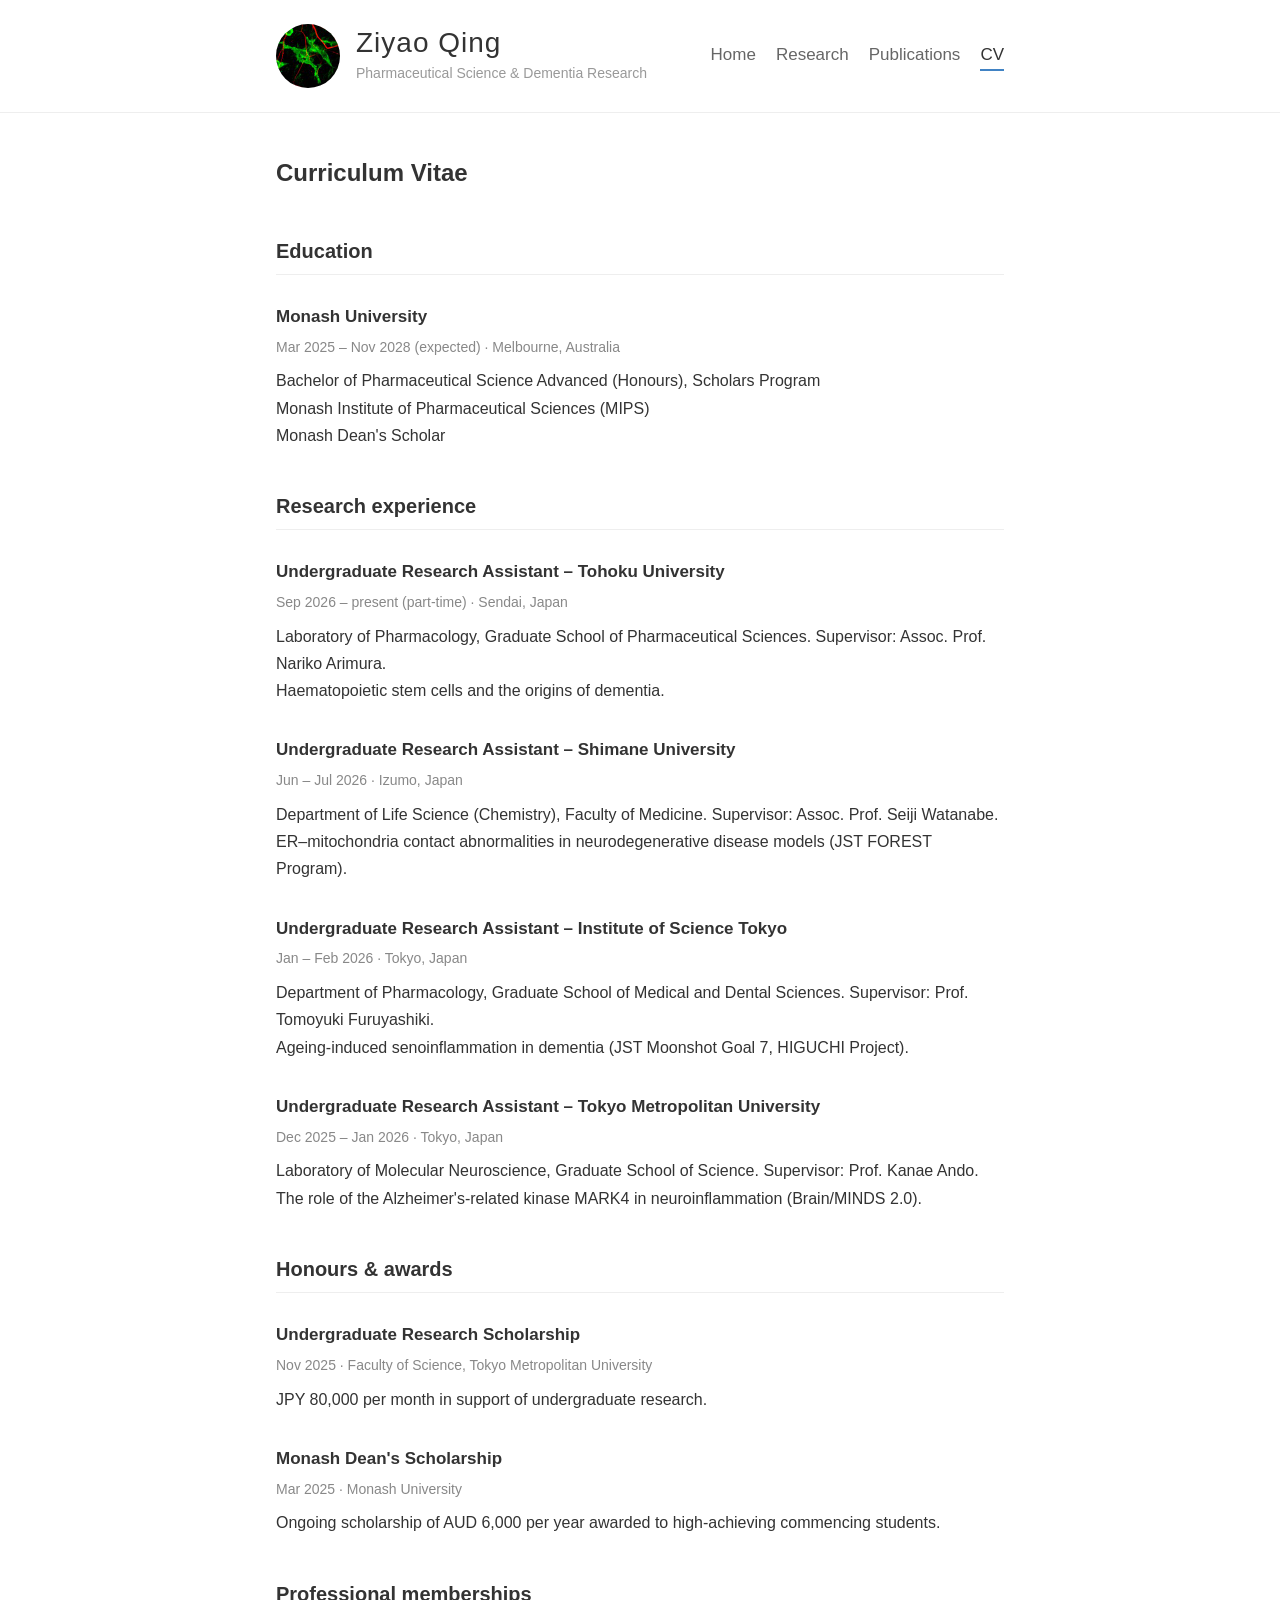
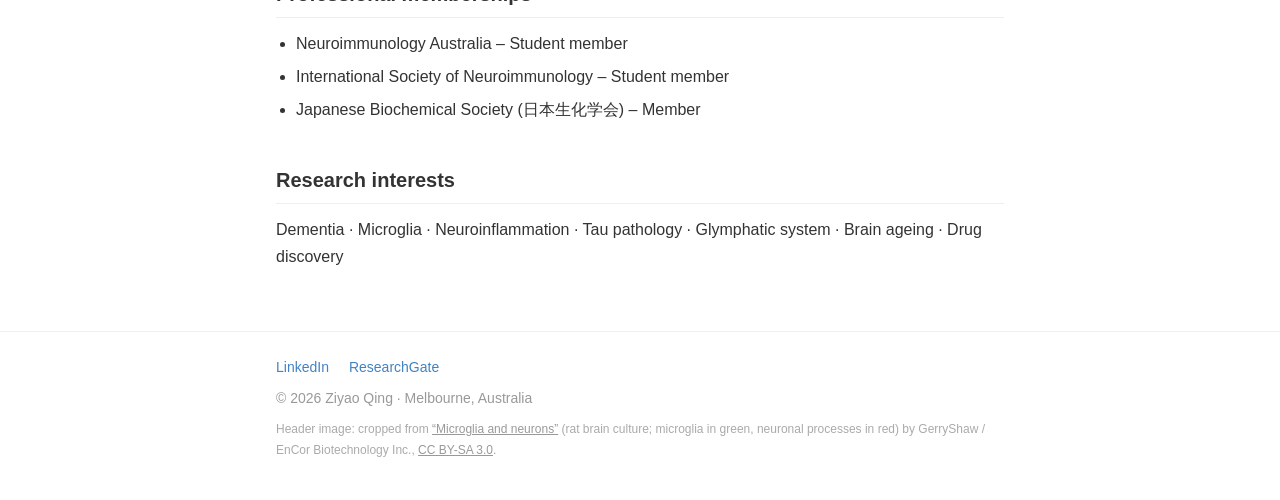
==== cv.html @ b3a43c06 "Use microglia image as avatar; update content - Replace placeholder avatar with a cropped microglia " ====
<!doctype html>
<html lang="en">
<head>
  <meta charset="utf-8">
  <meta name="viewport" content="width=device-width, initial-scale=1">
  <title>CV – Ziyao Qing</title>
  <meta name="description" content="Curriculum vitae of Ziyao Qing: education, research experience in dementia and neuroinflammation, awards and memberships.">
  <link rel="icon" type="image/png" href="images/favicon.png">
  <link rel="stylesheet" href="style.css">
</head>
<body>
  <header class="masthead">
    <div class="wrapper">
      <a href="index.html" class="site-avatar"><img src="images/avatar.jpg" alt="Microglia (green) and neurons (red) in a rat brain culture" width="64" height="64"></a>
      <div class="site-info">
        <a href="index.html" class="site-name">Ziyao Qing</a>
        <p class="site-description">Pharmaceutical Science &amp; Dementia Research</p>
      </div>
      <nav aria-label="Main">
        <a href="index.html">Home</a>
        <a href="research.html">Research</a>
        <a href="publications.html">Publications</a>
        <a href="cv.html" class="active">CV</a>
      </nav>
    </div>
  </header>

  <main class="wrapper">
    <h1>Curriculum Vitae</h1>

    <h2>Education</h2>
    <div class="entry">
      <h3>Monash University</h3>
      <p class="meta">Mar 2025 – Nov 2028 (expected) · Melbourne, Australia</p>
      <p>Bachelor of Pharmaceutical Science Advanced (Honours), Scholars Program<br>
        Monash Institute of Pharmaceutical Sciences (MIPS)<br>
        Monash Dean's Scholar</p>
    </div>

    <h2>Research experience</h2>
    <div class="entry">
      <h3>Undergraduate Research Assistant – Tohoku University</h3>
      <p class="meta">Sep 2026 – present (part-time) · Sendai, Japan</p>
      <p>Laboratory of Pharmacology, Graduate School of Pharmaceutical Sciences. Supervisor: Assoc. Prof. Nariko Arimura.<br>
        Haematopoietic stem cells and the origins of dementia.</p>
    </div>
    <div class="entry">
      <h3>Undergraduate Research Assistant – Shimane University</h3>
      <p class="meta">Jun – Jul 2026 · Izumo, Japan</p>
      <p>Department of Life Science (Chemistry), Faculty of Medicine. Supervisor: Assoc. Prof. Seiji Watanabe.<br>
        ER–mitochondria contact abnormalities in neurodegenerative disease models (JST FOREST Program).</p>
    </div>
    <div class="entry">
      <h3>Undergraduate Research Assistant – Institute of Science Tokyo</h3>
      <p class="meta">Jan – Feb 2026 · Tokyo, Japan</p>
      <p>Department of Pharmacology, Graduate School of Medical and Dental Sciences. Supervisor: Prof. Tomoyuki Furuyashiki.<br>
        Ageing-induced senoinflammation in dementia (JST Moonshot Goal 7, HIGUCHI Project).</p>
    </div>
    <div class="entry">
      <h3>Undergraduate Research Assistant – Tokyo Metropolitan University</h3>
      <p class="meta">Dec 2025 – Jan 2026 · Tokyo, Japan</p>
      <p>Laboratory of Molecular Neuroscience, Graduate School of Science. Supervisor: Prof. Kanae Ando.<br>
        The role of the Alzheimer's-related kinase MARK4 in neuroinflammation (Brain/MINDS 2.0).</p>
    </div>

    <h2>Honours &amp; awards</h2>
    <div class="entry">
      <h3>Undergraduate Research Scholarship</h3>
      <p class="meta">Nov 2025 · Faculty of Science, Tokyo Metropolitan University</p>
      <p>JPY 80,000 per month in support of undergraduate research.</p>
    </div>
    <div class="entry">
      <h3>Monash Dean's Scholarship</h3>
      <p class="meta">Mar 2025 · Monash University</p>
      <p>Ongoing scholarship of AUD 6,000 per year awarded to high-achieving commencing students.</p>
    </div>

    <h2>Professional memberships</h2>
    <ul class="plain">
      <li>Neuroimmunology Australia – Student member</li>
      <li>International Society of Neuroimmunology – Student member</li>
      <li>Japanese Biochemical Society (日本生化学会) – Member</li>
    </ul>

    <h2>Research interests</h2>
    <p>Dementia · Microglia · Neuroinflammation · Tau pathology · Glymphatic system · Brain ageing · Drug discovery</p>
  </main>

  <footer>
    <div class="wrapper">
      <div class="links">
        <a href="https://www.linkedin.com/in/ziyaoqing8964/">LinkedIn</a>
        <a href="https://www.researchgate.net/profile/Ziyao-Qing">ResearchGate</a>
      </div>
      © 2026 Ziyao Qing · Melbourne, Australia
      <p class="credit">Header image: cropped from <a href="https://commons.wikimedia.org/wiki/File:Microglia_and_neurons.jpg">“Microglia and neurons”</a> (rat brain culture; microglia in green, neuronal processes in red) by GerryShaw / EnCor Biotechnology Inc., <a href="https://creativecommons.org/licenses/by-sa/3.0/">CC BY-SA 3.0</a>.</p>
    </div>
  </footer>
</body>
</html>
---- style.css ----
* { box-sizing: border-box; }

html { -webkit-text-size-adjust: 100%; }

body {
  margin: 0;
  background: #fff;
  color: #333;
  font: 16px/1.7 Helvetica, Arial, sans-serif;
}

a { color: #4183C4; text-decoration: none; }
a:hover { text-decoration: underline; }

.wrapper { max-width: 760px; margin: 0 auto; padding: 0 16px; }

/* ---------- header ---------- */
.masthead { border-bottom: 1px solid #eee; padding: 24px 0; margin-bottom: 40px; }
.masthead .wrapper { display: flex; align-items: center; flex-wrap: wrap; gap: 16px; }

.site-avatar img {
  width: 64px; height: 64px; border-radius: 50%; display: block; object-fit: cover;
}

.site-info { flex: 1 1 auto; min-width: 180px; }
.site-name {
  display: block; color: #333; font-size: 28px; font-weight: 300; letter-spacing: 1px;
  line-height: 1.2;
}
.site-name:hover { text-decoration: none; color: #000; }
.site-description { margin: 2px 0 0; color: #999; font-size: 14px; }

nav { display: flex; flex-wrap: wrap; gap: 4px 20px; }
nav a { color: #666; font-size: 17px; font-weight: 300; }
nav a.active { color: #333; border-bottom: 2px solid #4183C4; }
nav a:hover { color: #000; text-decoration: none; }

/* ---------- content ---------- */
h1 { font-size: 24px; margin: 0 0 24px; color: #333; }
h2 { font-size: 20px; margin: 40px 0 12px; padding-bottom: 6px; border-bottom: 1px solid #eee; }
h3 { font-size: 17px; margin: 28px 0 4px; }
p { margin: 0 0 18px; }

.highlight { color: #d64c7f; }

.meta { color: #888; font-size: 14px; margin: 0 0 8px; }
.jp { color: #666; font-size: 14px; margin: 0 0 8px; }

.entry { margin-bottom: 32px; }
.entry .project {
  display: inline-block; margin-top: 4px; padding: 6px 12px; background: #f6f8fa;
  border-left: 3px solid #4183C4; font-size: 14px; color: #555;
}

ul.plain { padding-left: 20px; margin: 0 0 18px; }
ul.plain li { margin-bottom: 6px; }

ul.news { list-style: none; padding-left: 0; }
ul.news .meta { display: inline-block; min-width: 76px; margin: 0; }

.tags { display: flex; flex-wrap: wrap; gap: 8px; margin: 0 0 18px; padding: 0; list-style: none; }
.tags li { background: #f3f6fa; color: #4a5a6a; padding: 2px 10px; border-radius: 12px; font-size: 14px; }

.placeholder { color: #999; font-style: italic; }

/* ---------- footer ---------- */
footer { border-top: 1px solid #eee; margin-top: 60px; padding: 24px 0 40px; color: #999; font-size: 14px; }
footer .credit { margin: 8px 0 0; font-size: 12px; color: #aaa; }
footer .credit a { color: #999; text-decoration: underline; }
footer .links { display: flex; flex-wrap: wrap; gap: 8px 20px; margin-bottom: 8px; }

@media (max-width: 600px) {
  .masthead { margin-bottom: 28px; }
  nav { width: 100%; }
  .site-name { font-size: 24px; }
}
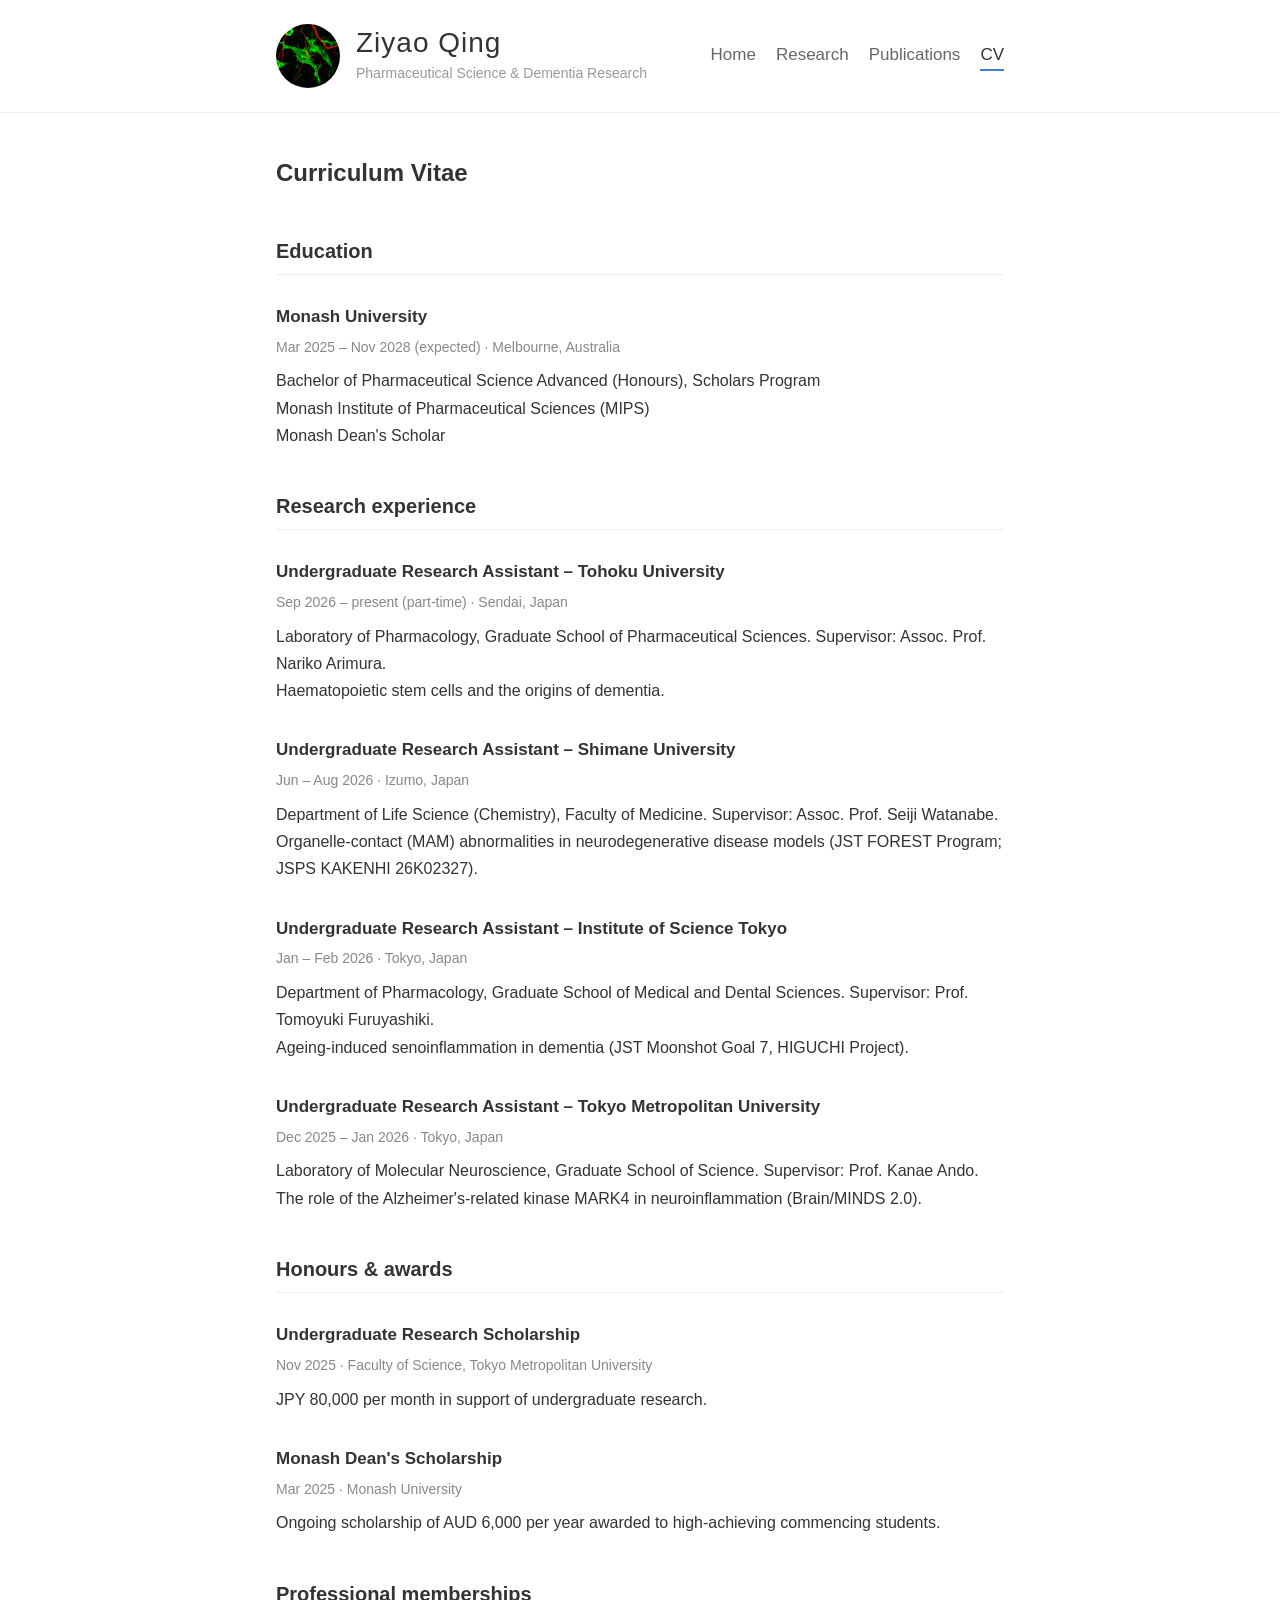
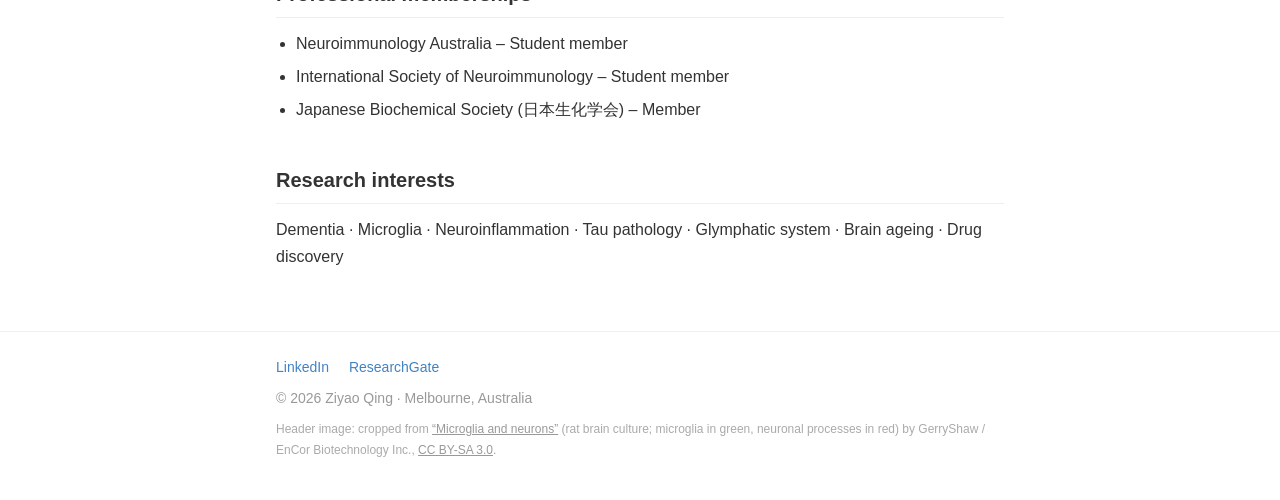
==== commit 302eb858: "Ground research descriptions in lab publications; Shimane Jun–Aug 2026 - Shimane: rewrite from the r" ====
--- a/cv.html
+++ b/cv.html
@@ -46,9 +46,9 @@
     </div>
     <div class="entry">
       <h3>Undergraduate Research Assistant – Shimane University</h3>
-      <p class="meta">Jun – Jul 2026 · Izumo, Japan</p>
+      <p class="meta">Jun – Aug 2026 · Izumo, Japan</p>
       <p>Department of Life Science (Chemistry), Faculty of Medicine. Supervisor: Assoc. Prof. Seiji Watanabe.<br>
-        ER–mitochondria contact abnormalities in neurodegenerative disease models (JST FOREST Program).</p>
+        Organelle-contact (MAM) abnormalities in neurodegenerative disease models (JST FOREST Program; JSPS KAKENHI 26K02327).</p>
     </div>
     <div class="entry">
       <h3>Undergraduate Research Assistant – Institute of Science Tokyo</h3>
--- a/style.css
+++ b/style.css
@@ -61,6 +61,8 @@
 .tags { display: flex; flex-wrap: wrap; gap: 8px; margin: 0 0 18px; padding: 0; list-style: none; }
 .tags li { background: #f3f6fa; color: #4a5a6a; padding: 2px 10px; border-radius: 12px; font-size: 14px; }
 
+.entry .refs { margin: 10px 0 0; font-size: 13px; color: #777; line-height: 1.6; }
+
 .placeholder { color: #999; font-style: italic; }
 
 /* ---------- footer ---------- */
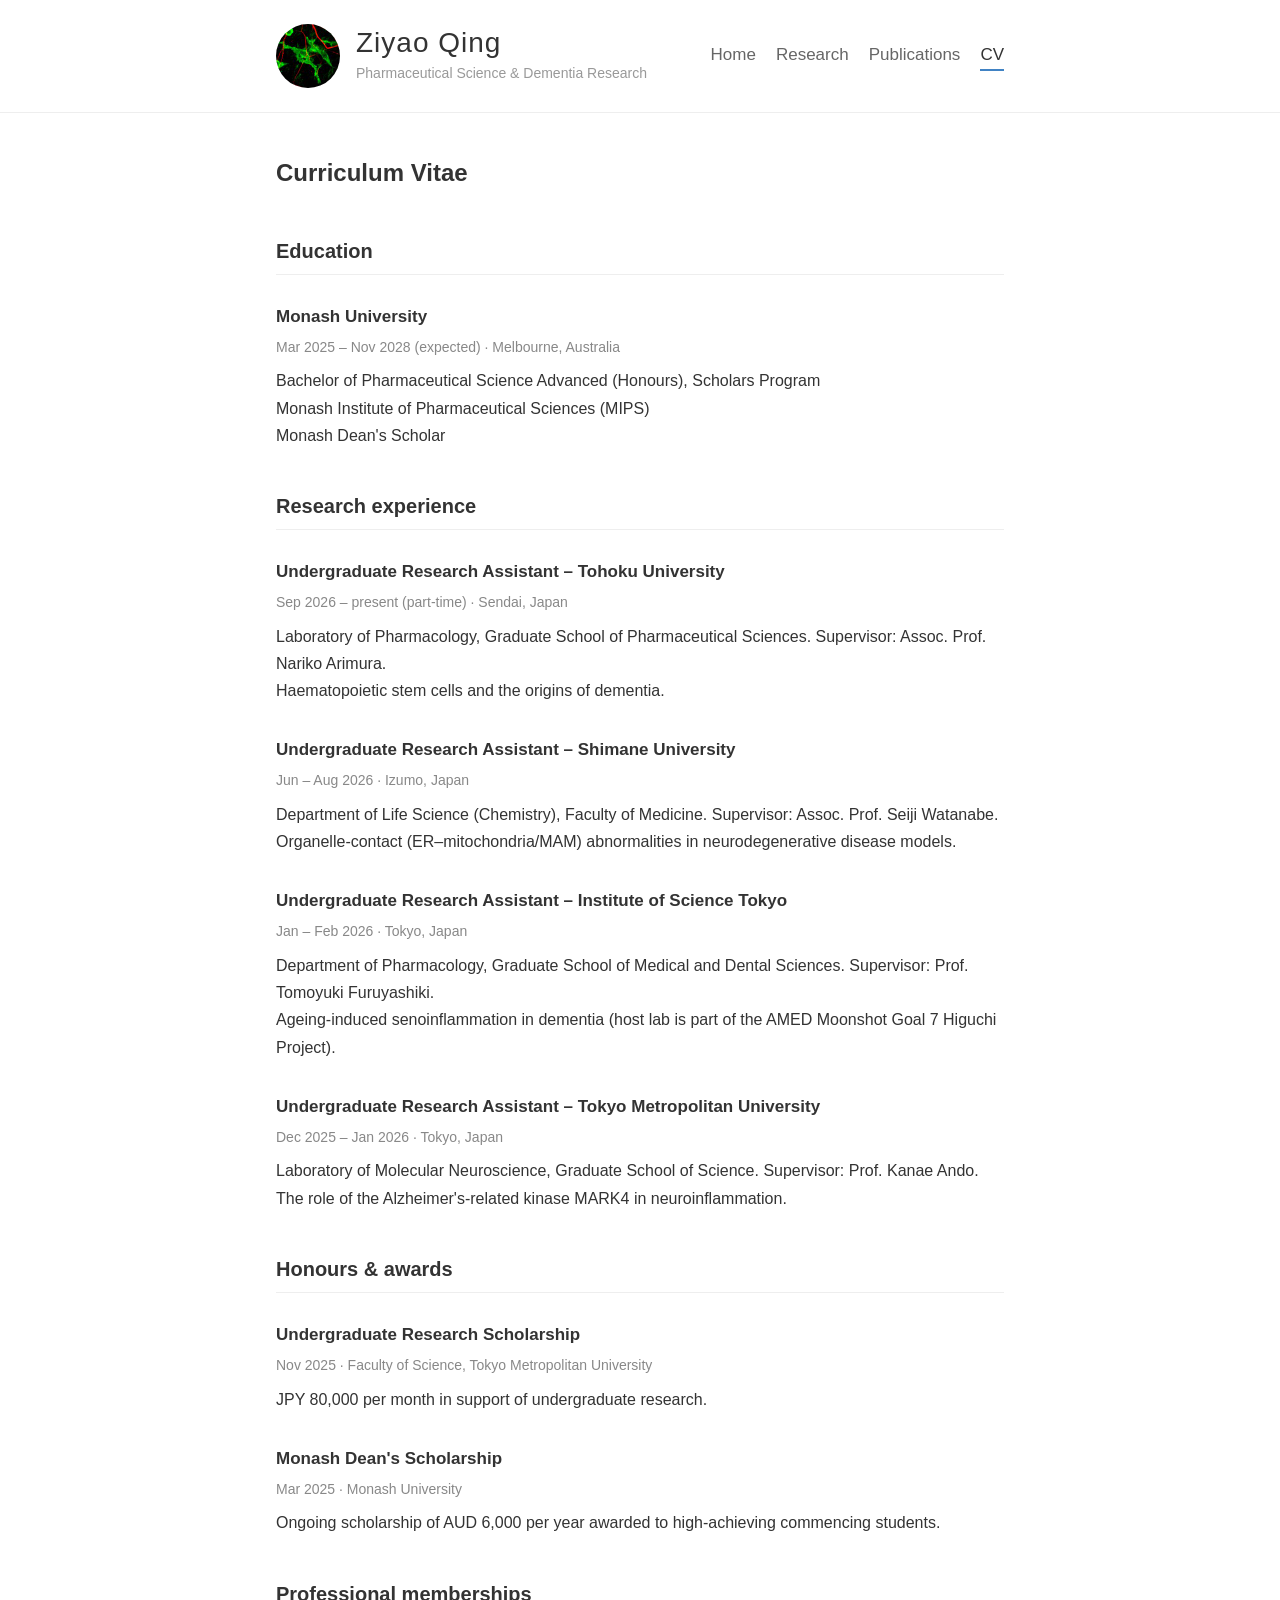
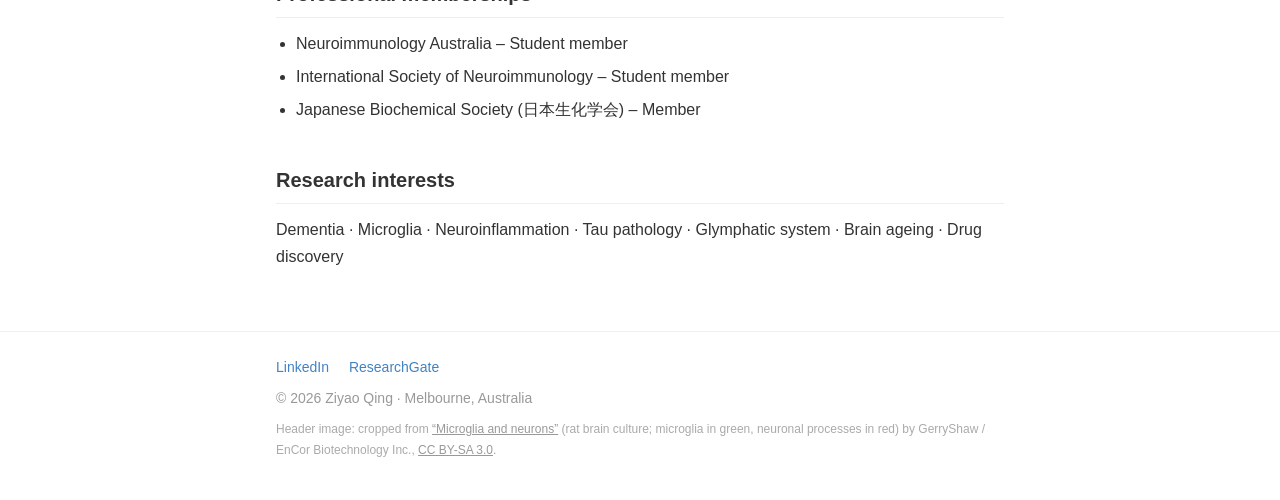
==== commit 5be24c3c: "Add host-lab grants; clarify placement wording; fix Moonshot funder - Add host-lab funding from KAKE" ====
--- a/cv.html
+++ b/cv.html
@@ -48,19 +48,19 @@
       <h3>Undergraduate Research Assistant – Shimane University</h3>
       <p class="meta">Jun – Aug 2026 · Izumo, Japan</p>
       <p>Department of Life Science (Chemistry), Faculty of Medicine. Supervisor: Assoc. Prof. Seiji Watanabe.<br>
-        Organelle-contact (MAM) abnormalities in neurodegenerative disease models (JST FOREST Program; JSPS KAKENHI 26K02327).</p>
+        Organelle-contact (ER–mitochondria/MAM) abnormalities in neurodegenerative disease models.</p>
     </div>
     <div class="entry">
       <h3>Undergraduate Research Assistant – Institute of Science Tokyo</h3>
       <p class="meta">Jan – Feb 2026 · Tokyo, Japan</p>
       <p>Department of Pharmacology, Graduate School of Medical and Dental Sciences. Supervisor: Prof. Tomoyuki Furuyashiki.<br>
-        Ageing-induced senoinflammation in dementia (JST Moonshot Goal 7, HIGUCHI Project).</p>
+        Ageing-induced senoinflammation in dementia (host lab is part of the AMED Moonshot Goal 7 Higuchi Project).</p>
     </div>
     <div class="entry">
       <h3>Undergraduate Research Assistant – Tokyo Metropolitan University</h3>
       <p class="meta">Dec 2025 – Jan 2026 · Tokyo, Japan</p>
       <p>Laboratory of Molecular Neuroscience, Graduate School of Science. Supervisor: Prof. Kanae Ando.<br>
-        The role of the Alzheimer's-related kinase MARK4 in neuroinflammation (Brain/MINDS 2.0).</p>
+        The role of the Alzheimer's-related kinase MARK4 in neuroinflammation.</p>
     </div>
 
     <h2>Honours &amp; awards</h2>
--- a/style.css
+++ b/style.css
@@ -63,6 +63,8 @@
 
 .entry .refs { margin: 10px 0 0; font-size: 13px; color: #777; line-height: 1.6; }
 
+.note { color: #666; font-size: 14px; background: #f8f9fb; border-left: 3px solid #ccd5df; padding: 8px 12px; }
+
 .placeholder { color: #999; font-style: italic; }
 
 /* ---------- footer ---------- */
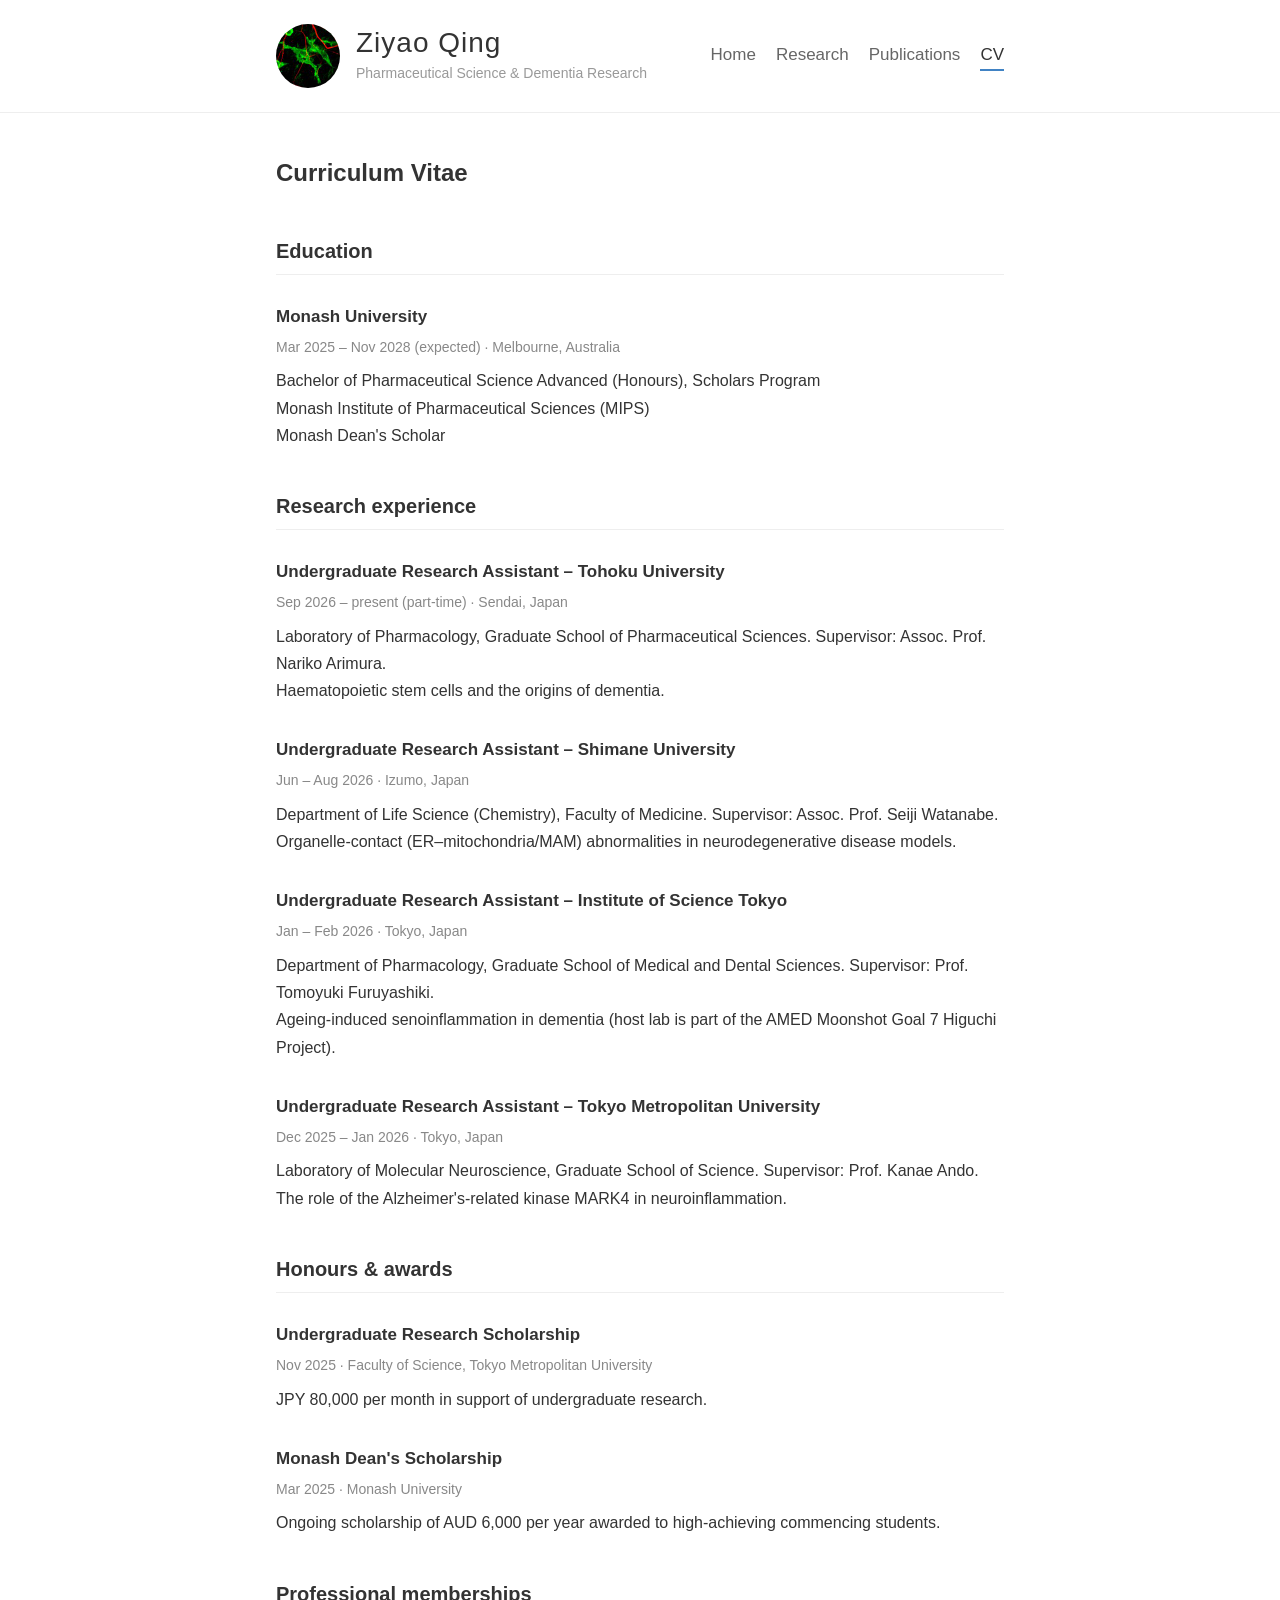
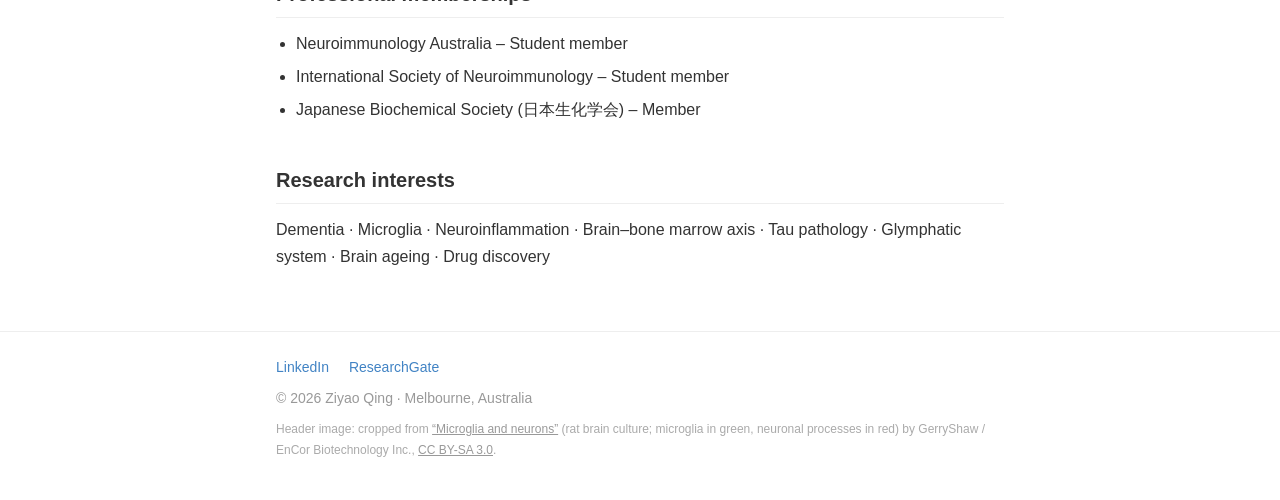
==== commit 113264ca: "Add brain–bone marrow axis to research interests and intro Frame dementia as partly systemic, citing" ====
--- a/cv.html
+++ b/cv.html
@@ -83,7 +83,7 @@
     </ul>
 
     <h2>Research interests</h2>
-    <p>Dementia · Microglia · Neuroinflammation · Tau pathology · Glymphatic system · Brain ageing · Drug discovery</p>
+    <p>Dementia · Microglia · Neuroinflammation · Brain–bone marrow axis · Tau pathology · Glymphatic system · Brain ageing · Drug discovery</p>
   </main>
 
   <footer>
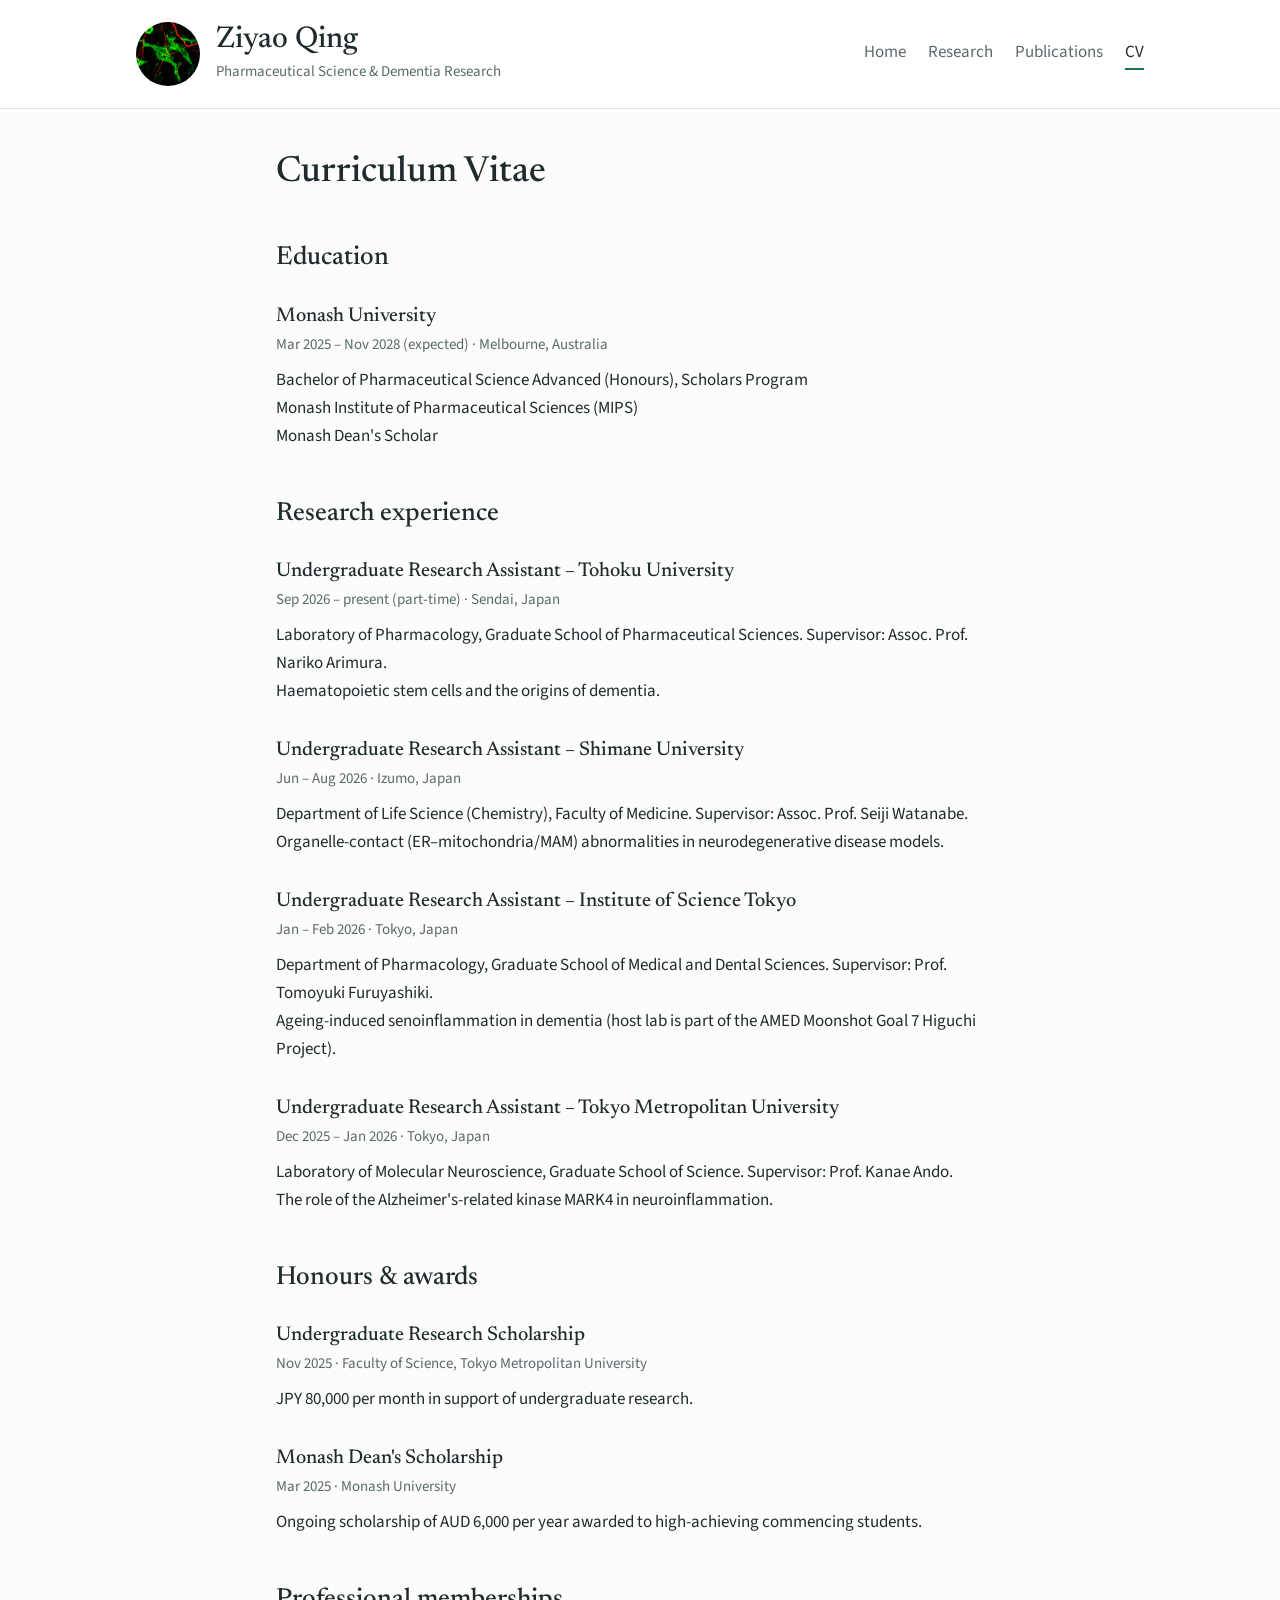
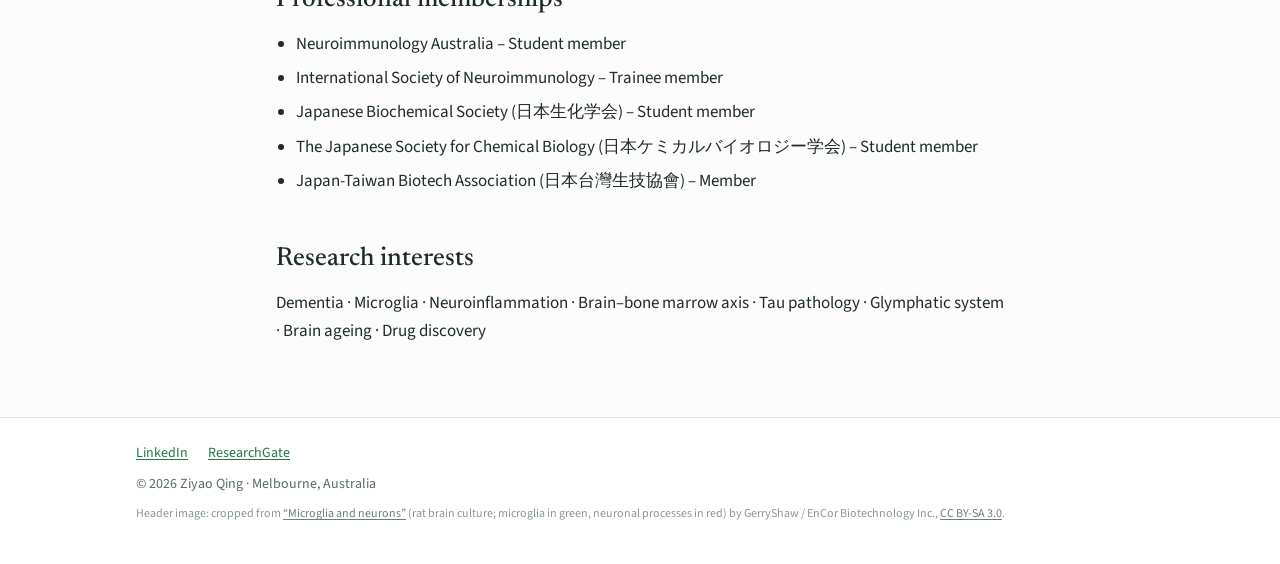
==== commit 8bf95a7b: "Redesign research page with figures; refresh site typography - Research page: question-led hero, the" ====
--- a/cv.html
+++ b/cv.html
@@ -6,6 +6,9 @@
   <title>CV – Ziyao Qing</title>
   <meta name="description" content="Curriculum vitae of Ziyao Qing: education, research experience in dementia and neuroinflammation, awards and memberships.">
   <link rel="icon" type="image/png" href="images/favicon.png">
+  <link rel="preconnect" href="https://fonts.googleapis.com">
+  <link rel="preconnect" href="https://fonts.gstatic.com" crossorigin>
+  <link rel="stylesheet" href="https://fonts.googleapis.com/css2?family=Newsreader:opsz,wght@6..72,400;6..72,500&family=Source+Sans+3:wght@400;600&display=swap">
   <link rel="stylesheet" href="style.css">
 </head>
 <body>
@@ -78,8 +81,10 @@
     <h2>Professional memberships</h2>
     <ul class="plain">
       <li>Neuroimmunology Australia – Student member</li>
-      <li>International Society of Neuroimmunology – Student member</li>
-      <li>Japanese Biochemical Society (日本生化学会) – Member</li>
+      <li>International Society of Neuroimmunology – Trainee member</li>
+      <li>Japanese Biochemical Society (日本生化学会) – Student member</li>
+      <li>The Japanese Society for Chemical Biology (日本ケミカルバイオロジー学会) – Student member</li>
+      <li>Japan-Taiwan Biotech Association (日本台灣生技協會) – Member</li>
     </ul>
 
     <h2>Research interests</h2>
--- a/style.css
+++ b/style.css
@@ -1,80 +1,144 @@
+/* ---------- tokens ---------- */
+:root {
+  --paper: #fbfcfb;
+  --ink: #1f2b2d;
+  --muted: #5b6a6c;
+  --rule: #dde4e1;
+  --panel: #f1f5f2;
+  --glia: #23744a;        /* microglia green, from the avatar micrograph */
+  --glia-soft: #e3efe7;
+  --neurite: #b8285f;     /* neurite magenta, used sparingly */
+  --neurite-soft: #f8edf2;
+  --serif: "Newsreader", Georgia, "Times New Roman", serif;
+  --sans: "Source Sans 3", "Source Sans Pro", Helvetica, Arial, sans-serif;
+}
+
 * { box-sizing: border-box; }
-
 html { -webkit-text-size-adjust: 100%; }
 
 body {
   margin: 0;
-  background: #fff;
-  color: #333;
-  font: 16px/1.7 Helvetica, Arial, sans-serif;
+  background: var(--paper);
+  color: var(--ink);
+  font: 17px/1.65 var(--sans);
 }
 
-a { color: #4183C4; text-decoration: none; }
-a:hover { text-decoration: underline; }
+a { color: var(--glia); text-decoration: underline; text-decoration-thickness: 1px; text-underline-offset: 2px; }
+a:hover { color: #175636; text-decoration-thickness: 2px; }
+a:focus-visible { outline: 2px solid var(--glia); outline-offset: 2px; border-radius: 2px; }
 
 .wrapper { max-width: 760px; margin: 0 auto; padding: 0 16px; }
+.wrapper.wide { max-width: 1040px; }
 
 /* ---------- header ---------- */
-.masthead { border-bottom: 1px solid #eee; padding: 24px 0; margin-bottom: 40px; }
-.masthead .wrapper { display: flex; align-items: center; flex-wrap: wrap; gap: 16px; }
+.masthead { border-bottom: 1px solid var(--rule); padding: 22px 0; margin-bottom: 44px; background: #fff; }
+.masthead .wrapper { display: flex; align-items: center; flex-wrap: wrap; gap: 16px; max-width: 1040px; }
 
-.site-avatar img {
-  width: 64px; height: 64px; border-radius: 50%; display: block; object-fit: cover;
-}
+.site-avatar img { width: 64px; height: 64px; border-radius: 50%; display: block; object-fit: cover; }
 
 .site-info { flex: 1 1 auto; min-width: 180px; }
 .site-name {
-  display: block; color: #333; font-size: 28px; font-weight: 300; letter-spacing: 1px;
-  line-height: 1.2;
+  display: block; color: var(--ink); font-family: var(--serif); font-size: 30px; font-weight: 500;
+  line-height: 1.15; text-decoration: none;
 }
-.site-name:hover { text-decoration: none; color: #000; }
-.site-description { margin: 2px 0 0; color: #999; font-size: 14px; }
+.site-name:hover { color: var(--ink); }
+.site-description { margin: 2px 0 0; color: var(--muted); font-size: 15px; }
 
-nav { display: flex; flex-wrap: wrap; gap: 4px 20px; }
-nav a { color: #666; font-size: 17px; font-weight: 300; }
-nav a.active { color: #333; border-bottom: 2px solid #4183C4; }
-nav a:hover { color: #000; text-decoration: none; }
+nav { display: flex; flex-wrap: wrap; gap: 4px 22px; }
+nav a { color: var(--muted); font-size: 17px; text-decoration: none; padding-bottom: 2px; border-bottom: 2px solid transparent; }
+nav a.active { color: var(--ink); border-bottom-color: var(--glia); }
+nav a:hover { color: var(--ink); }
 
 /* ---------- content ---------- */
-h1 { font-size: 24px; margin: 0 0 24px; color: #333; }
-h2 { font-size: 20px; margin: 40px 0 12px; padding-bottom: 6px; border-bottom: 1px solid #eee; }
-h3 { font-size: 17px; margin: 28px 0 4px; }
+h1, h2, h3 { font-family: var(--serif); font-weight: 500; color: var(--ink); }
+h1 { font-size: 36px; line-height: 1.15; margin: 0 0 24px; }
+h2 { font-size: 26px; line-height: 1.25; margin: 48px 0 14px; }
+h3 { font-size: 20px; line-height: 1.3; margin: 28px 0 4px; }
 p { margin: 0 0 18px; }
 
-.highlight { color: #d64c7f; }
+.highlight { color: var(--neurite); }
 
-.meta { color: #888; font-size: 14px; margin: 0 0 8px; }
-.jp { color: #666; font-size: 14px; margin: 0 0 8px; }
+.meta { color: var(--muted); font-size: 15px; margin: 0 0 8px; }
 
 .entry { margin-bottom: 32px; }
 .entry .project {
-  display: inline-block; margin-top: 4px; padding: 6px 12px; background: #f6f8fa;
-  border-left: 3px solid #4183C4; font-size: 14px; color: #555;
+  display: inline-block; margin-top: 4px; padding: 6px 12px; background: var(--panel);
+  border-left: 3px solid var(--glia); font-size: 15px; color: var(--muted);
 }
 
 ul.plain { padding-left: 20px; margin: 0 0 18px; }
 ul.plain li { margin-bottom: 6px; }
 
 ul.news { list-style: none; padding-left: 0; }
-ul.news .meta { display: inline-block; min-width: 76px; margin: 0; }
+ul.news li { display: grid; grid-template-columns: 84px 1fr; gap: 0 12px; margin-bottom: 8px; }
+ul.news .meta { margin: 0; padding-top: 2px; }
 
 .tags { display: flex; flex-wrap: wrap; gap: 8px; margin: 0 0 18px; padding: 0; list-style: none; }
-.tags li { background: #f3f6fa; color: #4a5a6a; padding: 2px 10px; border-radius: 12px; font-size: 14px; }
+.tags li { background: var(--glia-soft); color: #1d5b3b; padding: 2px 12px; border-radius: 999px; font-size: 15px; }
 
-.entry .refs { margin: 10px 0 0; font-size: 13px; color: #777; line-height: 1.6; }
+.placeholder { color: var(--muted); font-style: italic; }
+.note { color: var(--muted); font-size: 15px; }
 
-.note { color: #666; font-size: 14px; background: #f8f9fb; border-left: 3px solid #ccd5df; padding: 8px 12px; }
+/* ---------- research page ---------- */
+.research-hero { padding: 8px 0 8px; }
+.research-hero .question {
+  font-family: var(--serif); font-size: clamp(30px, 4.6vw, 46px); line-height: 1.12; font-weight: 400;
+  margin: 0 0 22px; max-width: 22ch;
+}
+.research-hero .lede { font-size: 19px; max-width: 62ch; color: #33413f; }
 
-.placeholder { color: #999; font-style: italic; }
+.ways { display: grid; grid-template-columns: repeat(2, minmax(0, 1fr)); gap: 14px; margin: 28px 0 8px; padding: 0; list-style: none; }
+.ways a {
+  display: grid; grid-template-columns: 76px 1fr; gap: 14px; align-items: center; padding: 12px;
+  background: #fff; border: 1px solid var(--rule); border-radius: 10px; text-decoration: none; color: var(--ink);
+}
+.ways a:hover { border-color: var(--glia); }
+.ways img { width: 76px; height: 76px; object-fit: contain; background: var(--panel); border-radius: 6px; }
+.ways strong { display: block; font-family: var(--serif); font-weight: 500; font-size: 18px; line-height: 1.25; }
+.ways a > span > span { display: block; color: var(--muted); font-size: 14px; }
+
+.interests { margin-top: 8px; }
+.interests ul.plain { max-width: 68ch; }
+
+.theme { border-top: 1px solid var(--rule); padding-top: 40px; margin-top: 56px; }
+.theme-place { color: var(--muted); font-size: 15px; margin: 0 0 6px; }
+.theme h2 { font-size: clamp(26px, 3.4vw, 34px); line-height: 1.18; font-weight: 400; margin: 0 0 6px; max-width: 26ch; }
+.theme-topic { font-size: 16px; color: var(--muted); margin: 0 0 24px; }
+.theme-topic strong { color: var(--ink); font-weight: 600; }
+
+.theme-body { display: grid; grid-template-columns: minmax(0, 1.15fr) minmax(0, 1fr); gap: 36px; align-items: start; }
+.theme-body p { max-width: 62ch; }
+.run-in { font-weight: 600; }
+
+.fig { margin: 0; background: #fff; border: 1px solid var(--rule); border-radius: 10px; padding: 14px; }
+.fig img { display: block; margin: 0 auto; max-width: 100%; height: auto; }
+.fig figcaption { font-size: 14px; line-height: 1.5; color: var(--muted); margin-top: 12px; }
+.fig figcaption b { color: var(--ink); font-weight: 600; }
+.fig .credit { display: block; margin-top: 6px; font-size: 13px; }
+
+.thoughts {
+  margin: 28px 0 0; padding: 18px 22px; background: var(--neurite-soft);
+  border-left: 3px solid var(--neurite); border-radius: 0 10px 10px 0;
+}
+.thoughts h3 { font-size: 19px; margin: 0 0 8px; color: #7c1c41; }
+.thoughts p { margin: 0; max-width: 72ch; }
+
+.refs { margin: 18px 0 0; font-size: 14px; color: var(--muted); line-height: 1.6; max-width: 90ch; }
+.refs b { color: var(--ink); font-weight: 600; }
 
 /* ---------- footer ---------- */
-footer { border-top: 1px solid #eee; margin-top: 60px; padding: 24px 0 40px; color: #999; font-size: 14px; }
-footer .credit { margin: 8px 0 0; font-size: 12px; color: #aaa; }
-footer .credit a { color: #999; text-decoration: underline; }
+footer { border-top: 1px solid var(--rule); margin-top: 72px; padding: 24px 0 40px; color: var(--muted); font-size: 14px; background: #fff; }
+footer .wrapper { max-width: 1040px; }
 footer .links { display: flex; flex-wrap: wrap; gap: 8px 20px; margin-bottom: 8px; }
+footer .credit { margin: 8px 0 0; font-size: 12px; color: #8a9799; }
+footer .credit a { color: #6f7d7f; }
 
-@media (max-width: 600px) {
+@media (max-width: 760px) {
+  body { font-size: 16.5px; }
   .masthead { margin-bottom: 28px; }
   nav { width: 100%; }
-  .site-name { font-size: 24px; }
+  .site-name { font-size: 26px; }
+  .ways { grid-template-columns: 1fr; }
+  .theme-body { grid-template-columns: 1fr; gap: 20px; }
+  .theme { margin-top: 40px; padding-top: 30px; }
 }
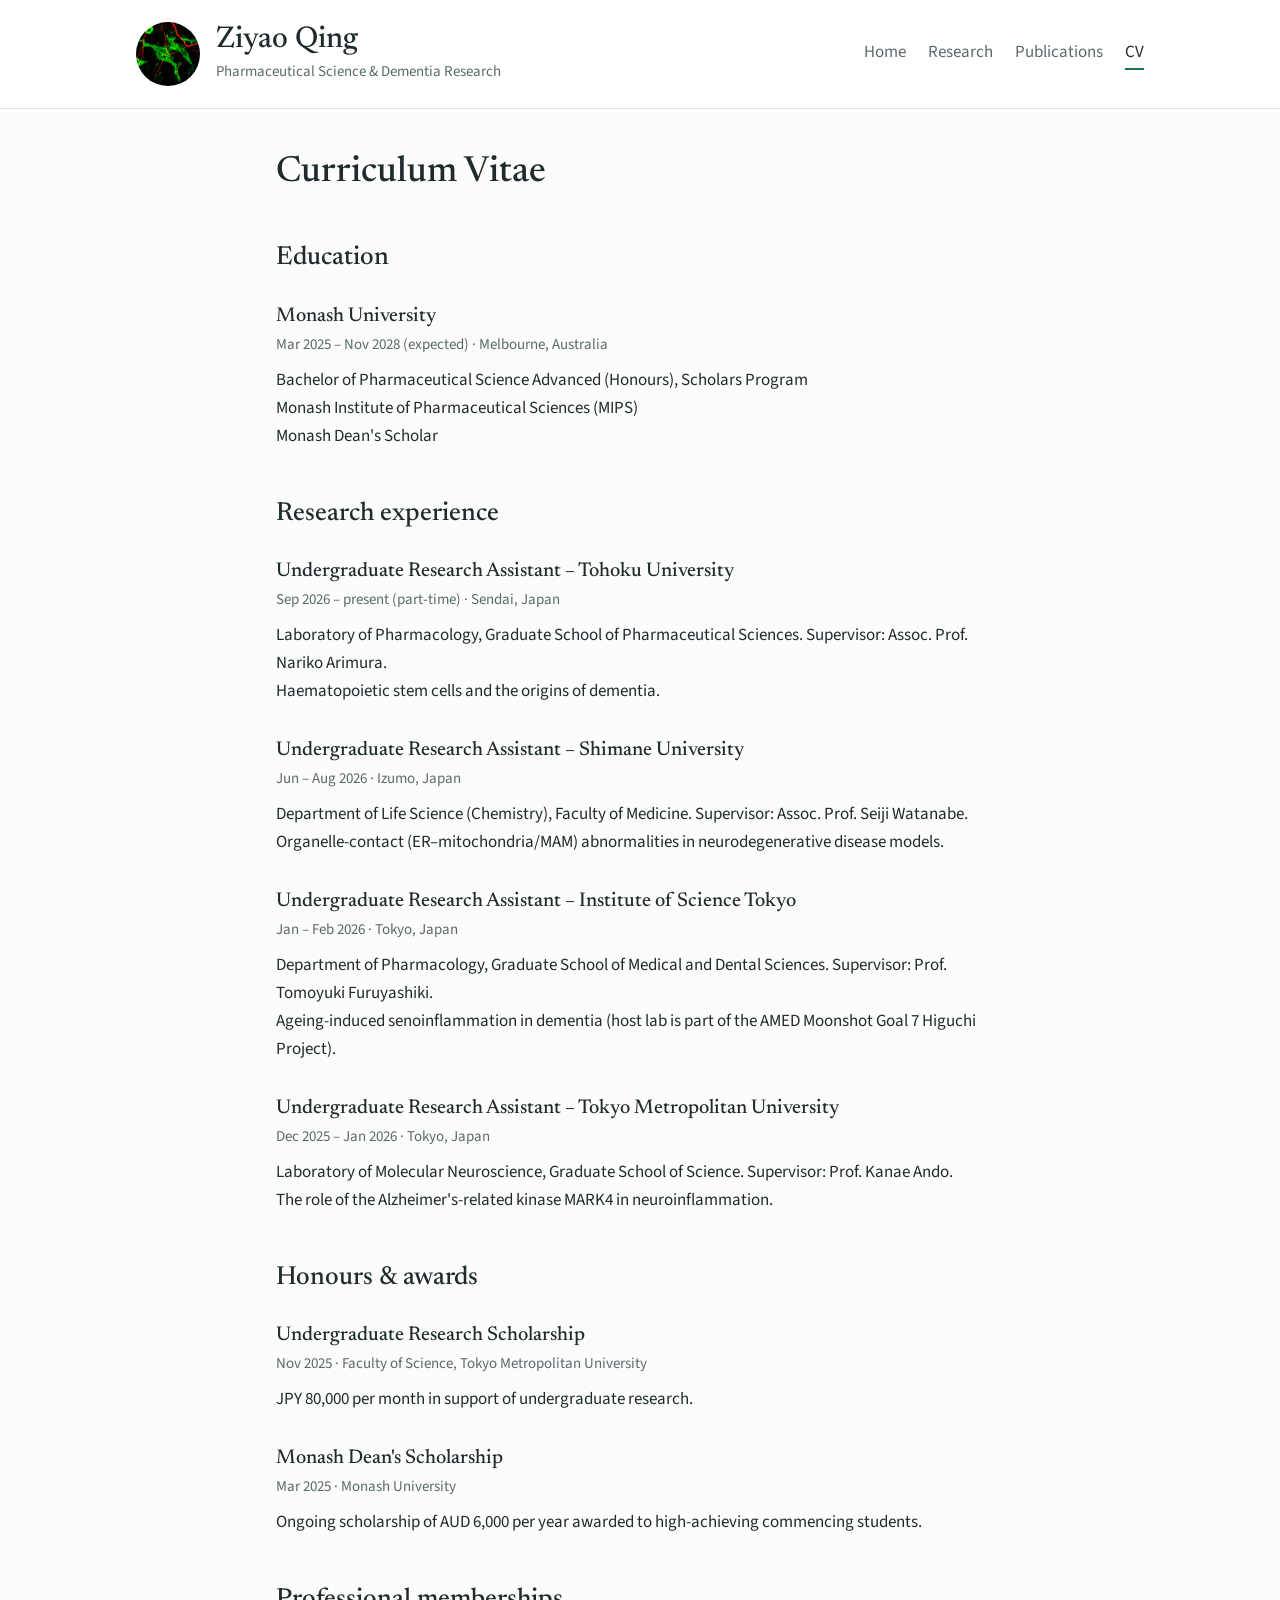
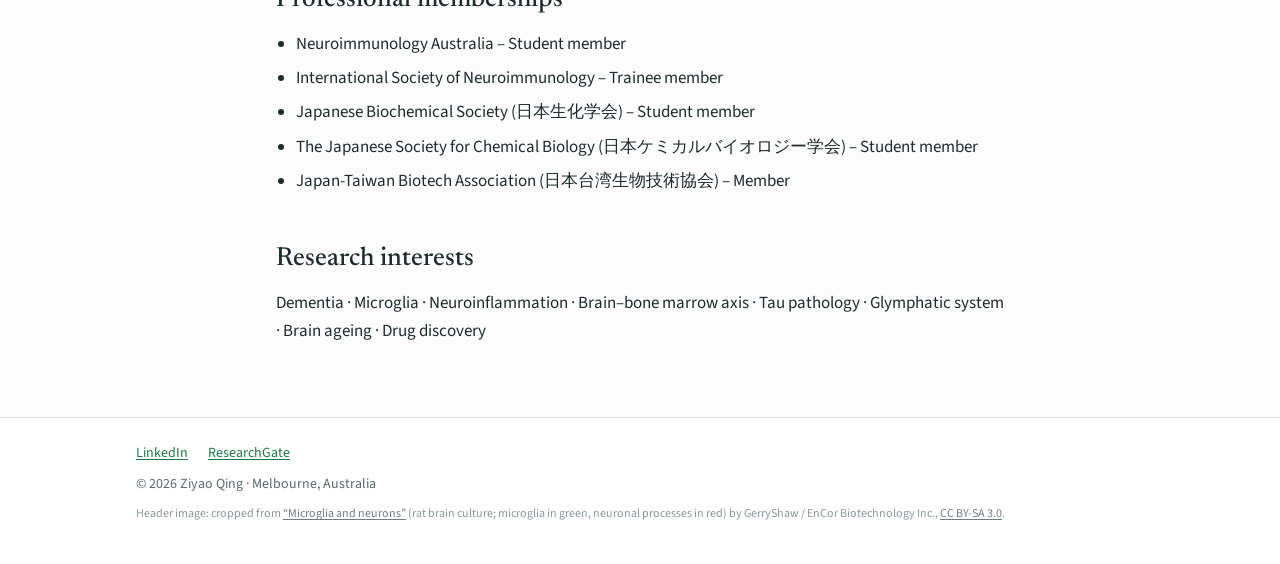
==== commit 16501fd1: "Add English figures with credits, plainer copy, Coming soon placeholders, JTBA name Co-Authored-By: " ====
--- a/cv.html
+++ b/cv.html
@@ -84,7 +84,7 @@
       <li>International Society of Neuroimmunology – Trainee member</li>
       <li>Japanese Biochemical Society (日本生化学会) – Student member</li>
       <li>The Japanese Society for Chemical Biology (日本ケミカルバイオロジー学会) – Student member</li>
-      <li>Japan-Taiwan Biotech Association (日本台灣生技協會) – Member</li>
+      <li>Japan-Taiwan Biotech Association (日本台湾生物技術協会) – Member</li>
     </ul>
 
     <h2>Research interests</h2>
--- a/style.css
+++ b/style.css
@@ -115,6 +115,10 @@
 .fig figcaption { font-size: 14px; line-height: 1.5; color: var(--muted); margin-top: 12px; }
 .fig figcaption b { color: var(--ink); font-weight: 600; }
 .fig .credit { display: block; margin-top: 6px; font-size: 13px; }
+.figs { display: grid; gap: 16px; }
+.fig img.square { max-width: 300px; }
+.fig-row { display: grid; grid-template-columns: repeat(2, minmax(0, 1fr)); gap: 20px; margin: 28px 0 22px; align-items: start; }
+.fig-row .fig img { max-height: 340px; width: auto; }
 
 .thoughts {
   margin: 28px 0 0; padding: 18px 22px; background: var(--neurite-soft);
@@ -140,5 +144,6 @@
   .site-name { font-size: 26px; }
   .ways { grid-template-columns: 1fr; }
   .theme-body { grid-template-columns: 1fr; gap: 20px; }
+  .fig-row { grid-template-columns: 1fr; }
   .theme { margin-top: 40px; padding-top: 30px; }
 }
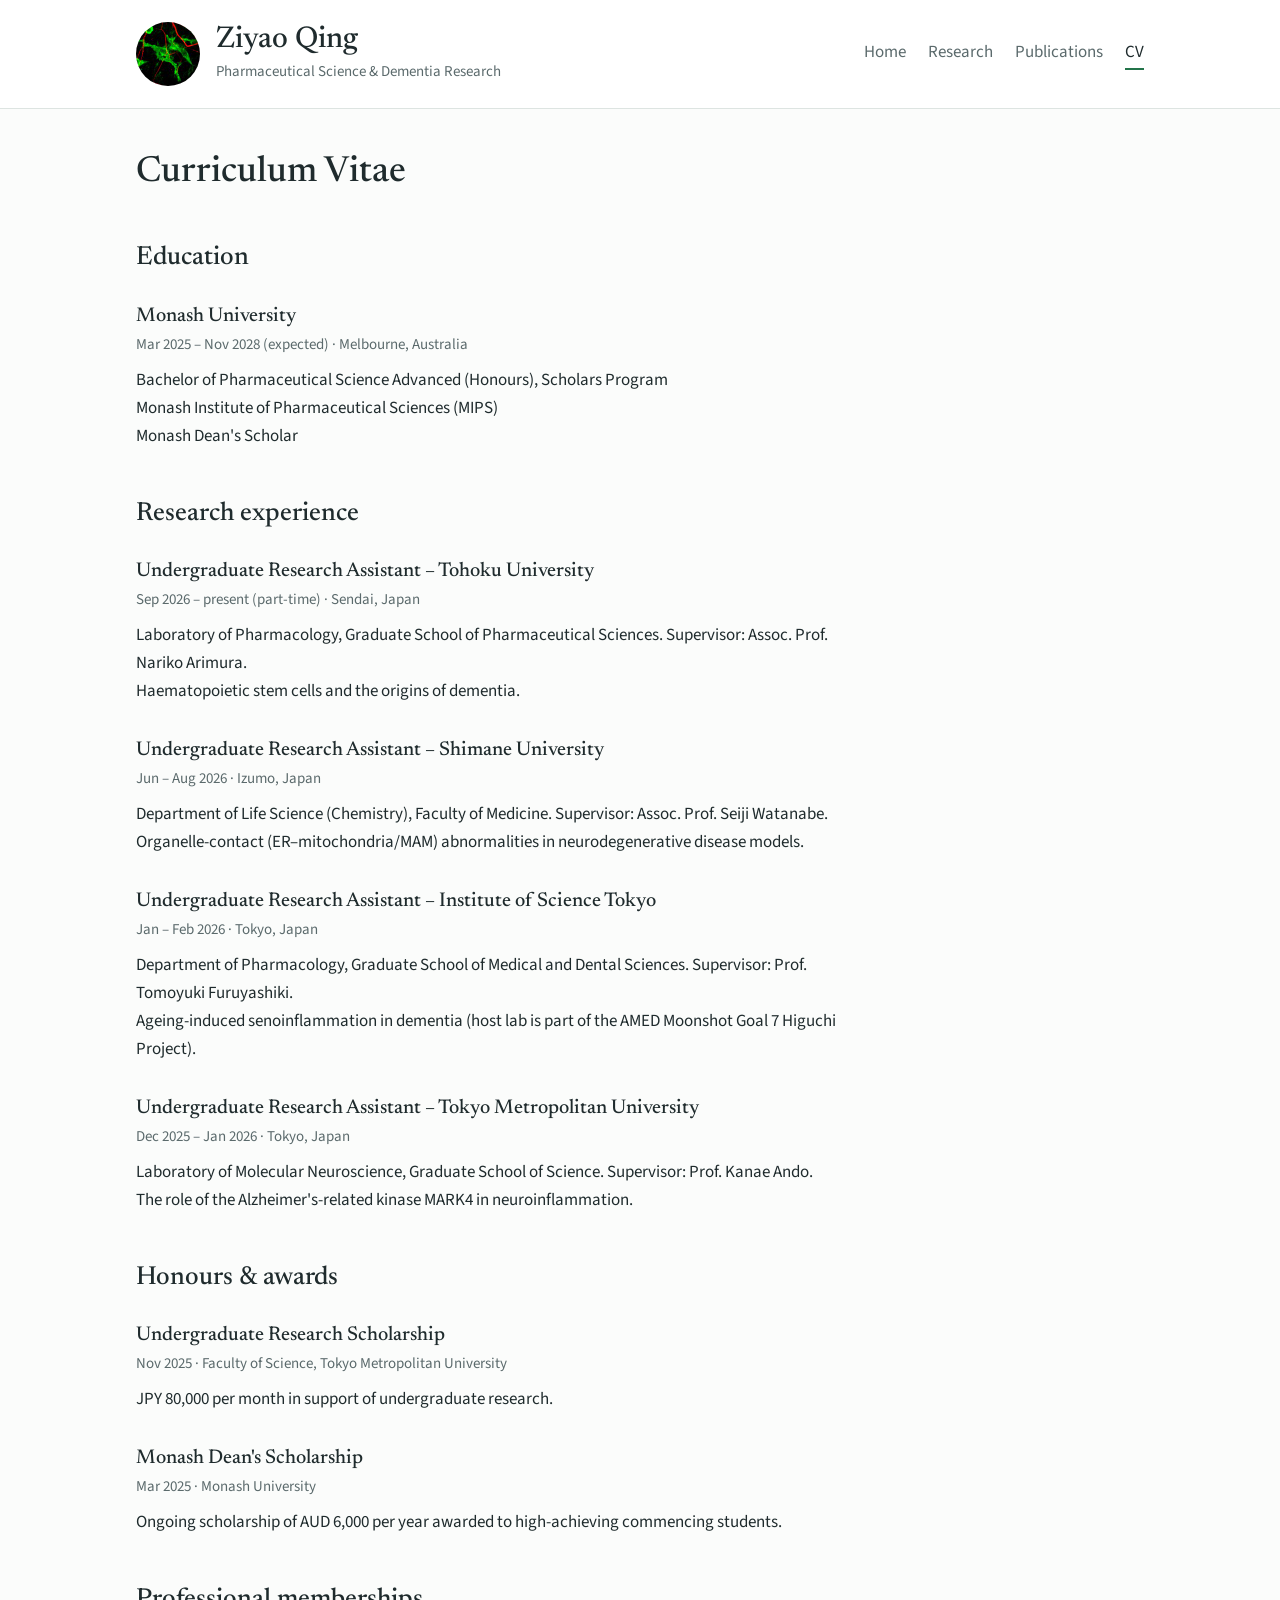
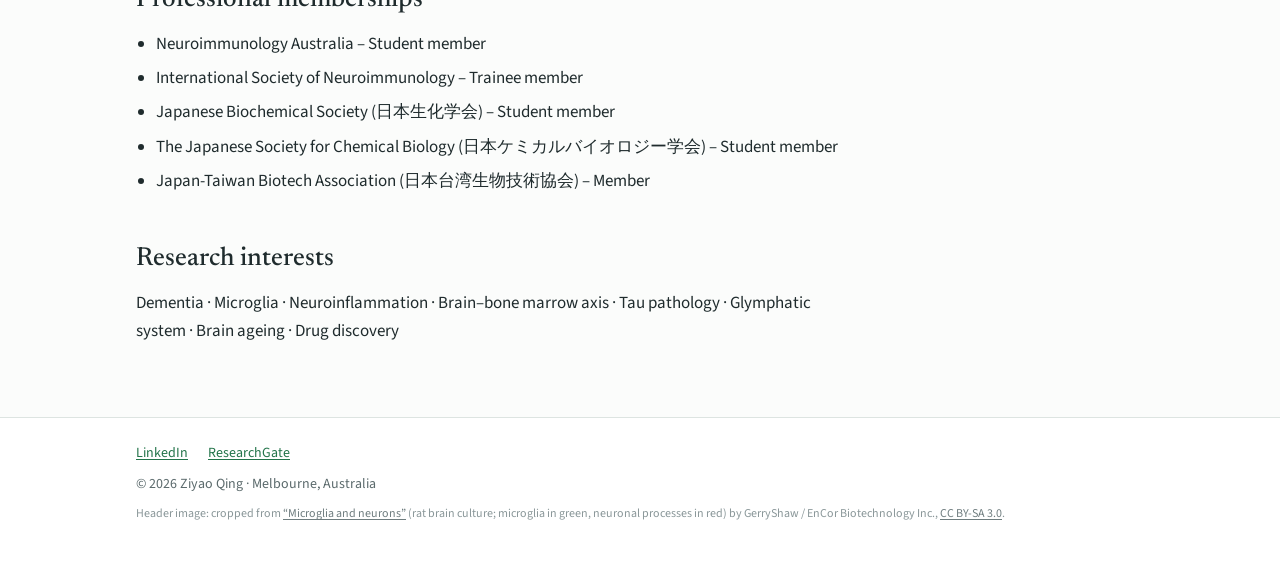
==== commit 34114c52: "Fix research figure layout (lazy images collapsed to 0px), pair figures with text, align pages with " ====
--- a/cv.html
+++ b/cv.html
@@ -28,7 +28,7 @@
     </div>
   </header>
 
-  <main class="wrapper">
+  <main class="wrapper wide prose">
     <h1>Curriculum Vitae</h1>
 
     <h2>Education</h2>
--- a/style.css
+++ b/style.css
@@ -29,6 +29,7 @@
 
 .wrapper { max-width: 760px; margin: 0 auto; padding: 0 16px; }
 .wrapper.wide { max-width: 1040px; }
+.prose > * { max-width: 720px; }
 
 /* ---------- header ---------- */
 .masthead { border-bottom: 1px solid var(--rule); padding: 22px 0; margin-bottom: 44px; background: #fff; }
@@ -111,14 +112,14 @@
 .run-in { font-weight: 600; }
 
 .fig { margin: 0; background: #fff; border: 1px solid var(--rule); border-radius: 10px; padding: 14px; }
-.fig img { display: block; margin: 0 auto; max-width: 100%; height: auto; }
+.fig img { display: block; margin: 0 auto; width: auto; max-width: 100%; height: auto; max-height: 320px; }
 .fig figcaption { font-size: 14px; line-height: 1.5; color: var(--muted); margin-top: 12px; }
 .fig figcaption b { color: var(--ink); font-weight: 600; }
 .fig .credit { display: block; margin-top: 6px; font-size: 13px; }
-.figs { display: grid; gap: 16px; }
-.fig img.square { max-width: 300px; }
-.fig-row { display: grid; grid-template-columns: repeat(2, minmax(0, 1fr)); gap: 20px; margin: 28px 0 22px; align-items: start; }
-.fig-row .fig img { max-height: 340px; width: auto; }
+.fig img.tall { max-height: 440px; }
+.fig-row { display: grid; grid-template-columns: repeat(2, minmax(0, 1fr)); gap: 24px; margin: 28px 0 22px; align-items: start; }
+.theme-body.second { margin-top: 28px; }
+.theme-body.second .thoughts { margin-top: 0; }
 
 .thoughts {
   margin: 28px 0 0; padding: 18px 22px; background: var(--neurite-soft);
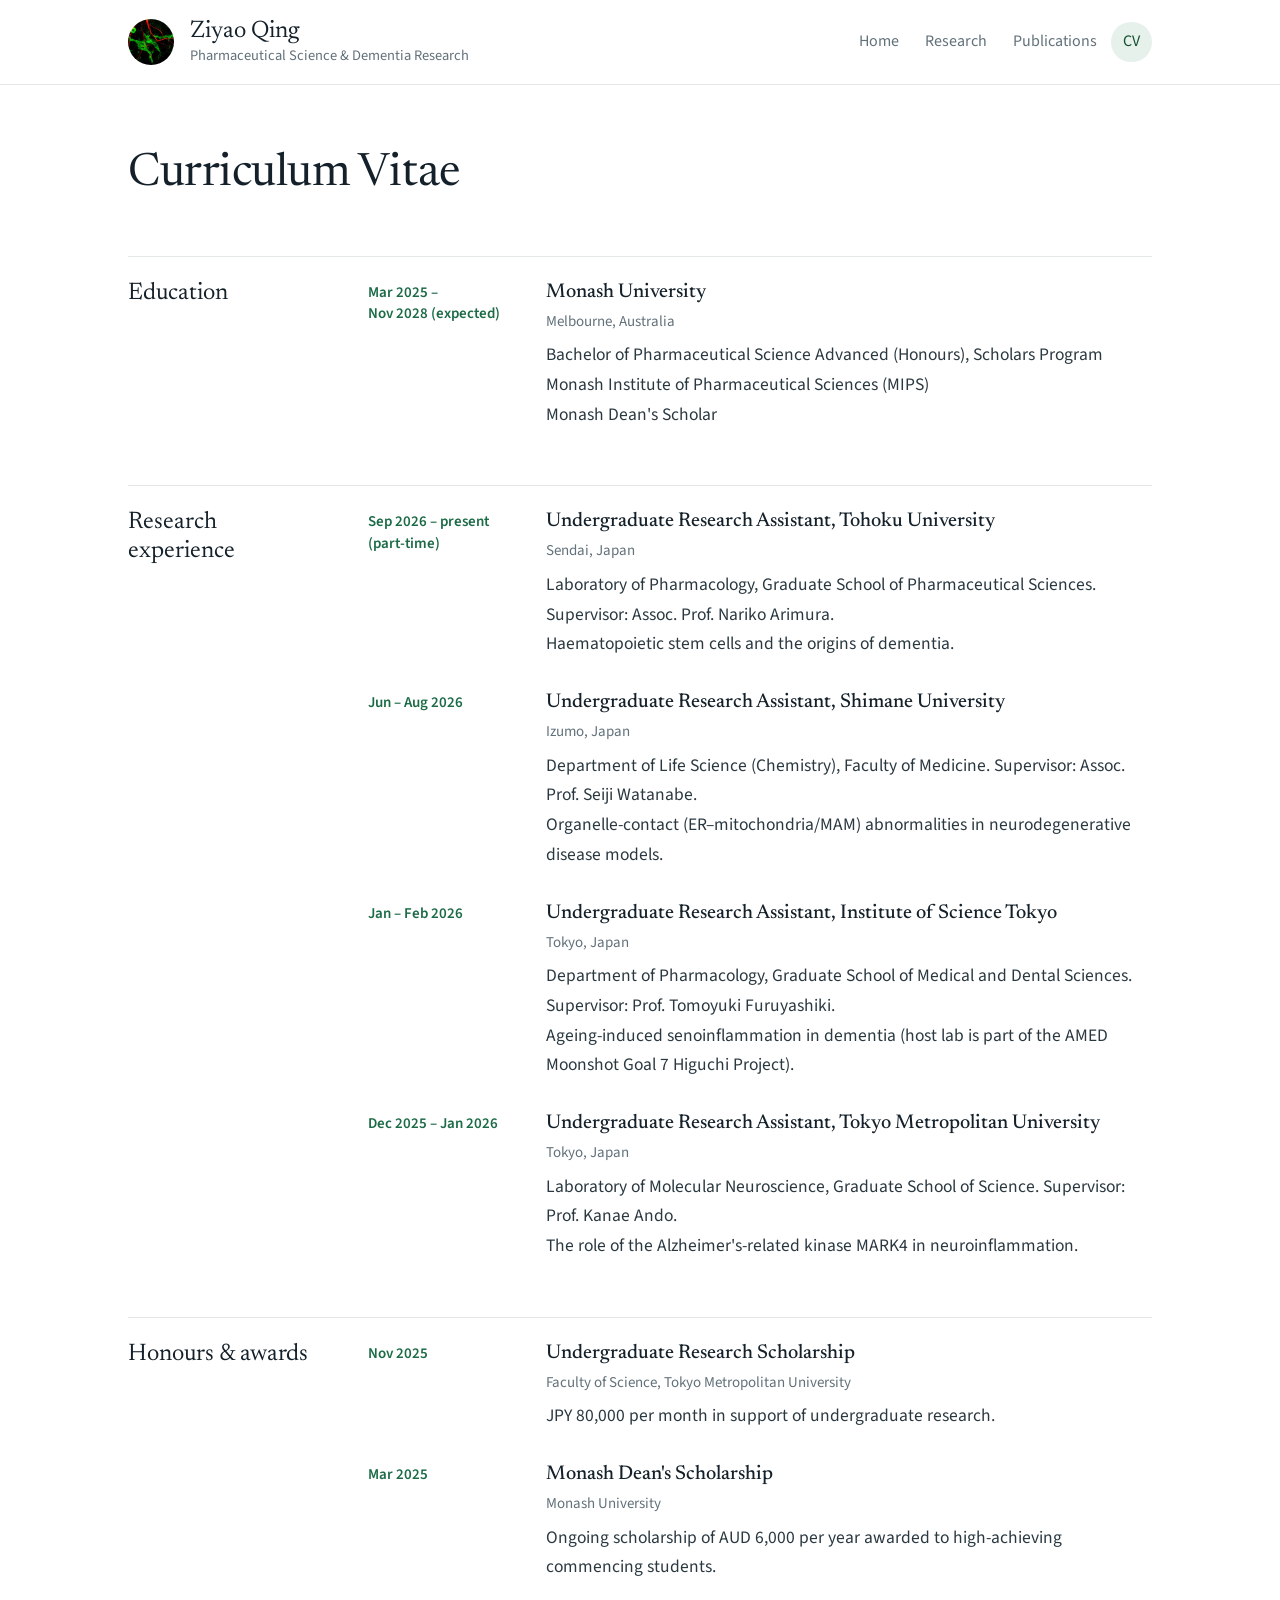
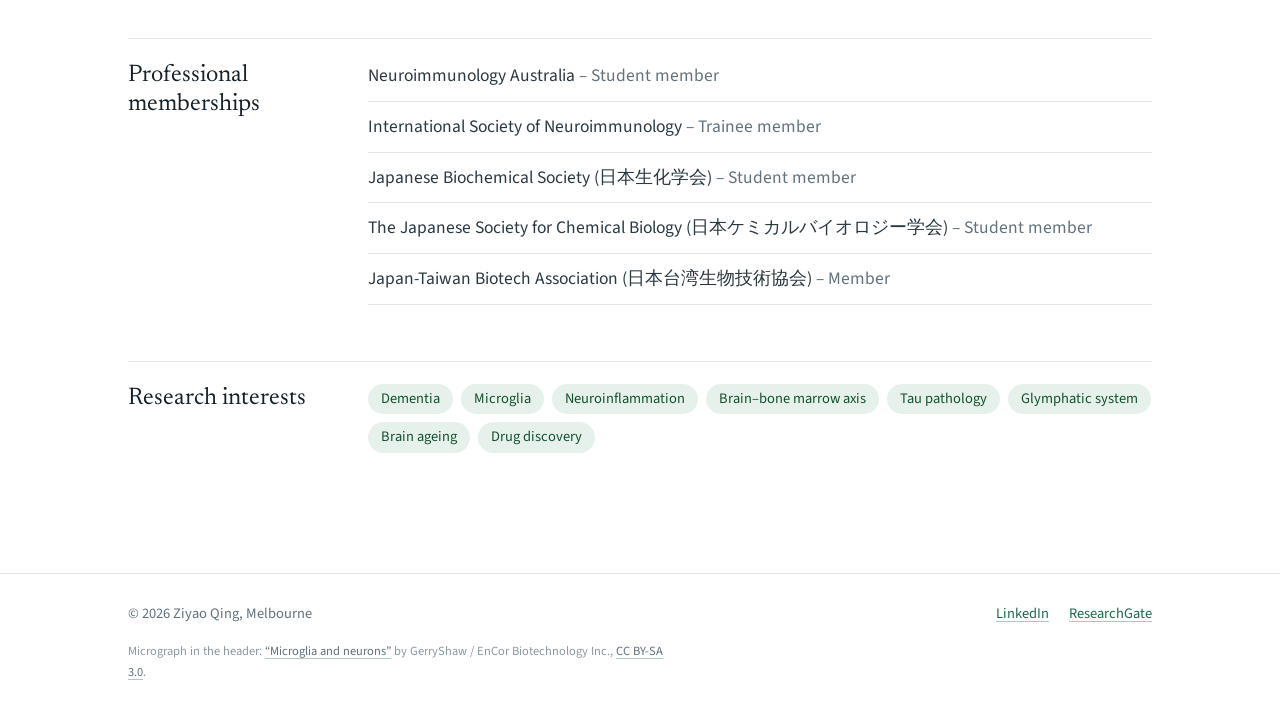
==== commit b9840dbe: "Refine visual design: figure plates, theme headers, tiles, collapsible references, CV grid, new home" ====
--- a/cv.html
+++ b/cv.html
@@ -8,13 +8,13 @@
   <link rel="icon" type="image/png" href="images/favicon.png">
   <link rel="preconnect" href="https://fonts.googleapis.com">
   <link rel="preconnect" href="https://fonts.gstatic.com" crossorigin>
-  <link rel="stylesheet" href="https://fonts.googleapis.com/css2?family=Newsreader:opsz,wght@6..72,400;6..72,500&family=Source+Sans+3:wght@400;600&display=swap">
+  <link rel="stylesheet" href="https://fonts.googleapis.com/css2?family=Newsreader:ital,opsz,wght@0,6..72,400;0,6..72,500;1,6..72,400&family=Source+Sans+3:wght@400;600&display=swap">
   <link rel="stylesheet" href="style.css">
 </head>
 <body>
   <header class="masthead">
     <div class="wrapper">
-      <a href="index.html" class="site-avatar"><img src="images/avatar.jpg" alt="Microglia (green) and neurons (red) in a rat brain culture" width="64" height="64"></a>
+      <a href="index.html" class="site-avatar" aria-hidden="true" tabindex="-1"><img src="images/avatar.jpg" alt="" width="46" height="46"></a>
       <div class="site-info">
         <a href="index.html" class="site-name">Ziyao Qing</a>
         <p class="site-description">Pharmaceutical Science &amp; Dementia Research</p>
@@ -23,82 +23,131 @@
         <a href="index.html">Home</a>
         <a href="research.html">Research</a>
         <a href="publications.html">Publications</a>
-        <a href="cv.html" class="active">CV</a>
+        <a href="cv.html" class="active" aria-current="page">CV</a>
       </nav>
     </div>
   </header>
 
-  <main class="wrapper wide prose">
+  <main class="wrapper">
     <h1>Curriculum Vitae</h1>
 
-    <h2>Education</h2>
-    <div class="entry">
-      <h3>Monash University</h3>
-      <p class="meta">Mar 2025 – Nov 2028 (expected) · Melbourne, Australia</p>
-      <p>Bachelor of Pharmaceutical Science Advanced (Honours), Scholars Program<br>
-        Monash Institute of Pharmaceutical Sciences (MIPS)<br>
-        Monash Dean's Scholar</p>
-    </div>
+    <section class="cv-section">
+      <h2>Education</h2>
+      <div class="cv-list">
+        <div class="cv-item">
+          <p class="when">Mar 2025 –<br>Nov 2028 (expected)</p>
+          <div>
+            <h3>Monash University</h3>
+            <p class="where">Melbourne, Australia</p>
+            <p>Bachelor of Pharmaceutical Science Advanced (Honours), Scholars Program<br>
+              Monash Institute of Pharmaceutical Sciences (MIPS)<br>
+              Monash Dean's Scholar</p>
+          </div>
+        </div>
+      </div>
+    </section>
 
-    <h2>Research experience</h2>
-    <div class="entry">
-      <h3>Undergraduate Research Assistant – Tohoku University</h3>
-      <p class="meta">Sep 2026 – present (part-time) · Sendai, Japan</p>
-      <p>Laboratory of Pharmacology, Graduate School of Pharmaceutical Sciences. Supervisor: Assoc. Prof. Nariko Arimura.<br>
-        Haematopoietic stem cells and the origins of dementia.</p>
-    </div>
-    <div class="entry">
-      <h3>Undergraduate Research Assistant – Shimane University</h3>
-      <p class="meta">Jun – Aug 2026 · Izumo, Japan</p>
-      <p>Department of Life Science (Chemistry), Faculty of Medicine. Supervisor: Assoc. Prof. Seiji Watanabe.<br>
-        Organelle-contact (ER–mitochondria/MAM) abnormalities in neurodegenerative disease models.</p>
-    </div>
-    <div class="entry">
-      <h3>Undergraduate Research Assistant – Institute of Science Tokyo</h3>
-      <p class="meta">Jan – Feb 2026 · Tokyo, Japan</p>
-      <p>Department of Pharmacology, Graduate School of Medical and Dental Sciences. Supervisor: Prof. Tomoyuki Furuyashiki.<br>
-        Ageing-induced senoinflammation in dementia (host lab is part of the AMED Moonshot Goal 7 Higuchi Project).</p>
-    </div>
-    <div class="entry">
-      <h3>Undergraduate Research Assistant – Tokyo Metropolitan University</h3>
-      <p class="meta">Dec 2025 – Jan 2026 · Tokyo, Japan</p>
-      <p>Laboratory of Molecular Neuroscience, Graduate School of Science. Supervisor: Prof. Kanae Ando.<br>
-        The role of the Alzheimer's-related kinase MARK4 in neuroinflammation.</p>
-    </div>
+    <section class="cv-section">
+      <h2>Research experience</h2>
+      <div class="cv-list">
+        <div class="cv-item">
+          <p class="when">Sep 2026 – present<br>(part-time)</p>
+          <div>
+            <h3>Undergraduate Research Assistant, Tohoku University</h3>
+            <p class="where">Sendai, Japan</p>
+            <p>Laboratory of Pharmacology, Graduate School of Pharmaceutical Sciences. Supervisor: Assoc. Prof. Nariko
+              Arimura.<br>Haematopoietic stem cells and the origins of dementia.</p>
+          </div>
+        </div>
+        <div class="cv-item">
+          <p class="when">Jun – Aug 2026</p>
+          <div>
+            <h3>Undergraduate Research Assistant, Shimane University</h3>
+            <p class="where">Izumo, Japan</p>
+            <p>Department of Life Science (Chemistry), Faculty of Medicine. Supervisor: Assoc. Prof. Seiji Watanabe.<br>
+              Organelle-contact (ER–mitochondria/MAM) abnormalities in neurodegenerative disease models.</p>
+          </div>
+        </div>
+        <div class="cv-item">
+          <p class="when">Jan – Feb 2026</p>
+          <div>
+            <h3>Undergraduate Research Assistant, Institute of Science Tokyo</h3>
+            <p class="where">Tokyo, Japan</p>
+            <p>Department of Pharmacology, Graduate School of Medical and Dental Sciences. Supervisor: Prof. Tomoyuki
+              Furuyashiki.<br>Ageing-induced senoinflammation in dementia (host lab is part of the AMED Moonshot Goal 7
+              Higuchi Project).</p>
+          </div>
+        </div>
+        <div class="cv-item">
+          <p class="when">Dec 2025 – Jan 2026</p>
+          <div>
+            <h3>Undergraduate Research Assistant, Tokyo Metropolitan University</h3>
+            <p class="where">Tokyo, Japan</p>
+            <p>Laboratory of Molecular Neuroscience, Graduate School of Science. Supervisor: Prof. Kanae Ando.<br>
+              The role of the Alzheimer's-related kinase MARK4 in neuroinflammation.</p>
+          </div>
+        </div>
+      </div>
+    </section>
 
-    <h2>Honours &amp; awards</h2>
-    <div class="entry">
-      <h3>Undergraduate Research Scholarship</h3>
-      <p class="meta">Nov 2025 · Faculty of Science, Tokyo Metropolitan University</p>
-      <p>JPY 80,000 per month in support of undergraduate research.</p>
-    </div>
-    <div class="entry">
-      <h3>Monash Dean's Scholarship</h3>
-      <p class="meta">Mar 2025 · Monash University</p>
-      <p>Ongoing scholarship of AUD 6,000 per year awarded to high-achieving commencing students.</p>
-    </div>
+    <section class="cv-section">
+      <h2>Honours &amp; awards</h2>
+      <div class="cv-list">
+        <div class="cv-item">
+          <p class="when">Nov 2025</p>
+          <div>
+            <h3>Undergraduate Research Scholarship</h3>
+            <p class="where">Faculty of Science, Tokyo Metropolitan University</p>
+            <p>JPY 80,000 per month in support of undergraduate research.</p>
+          </div>
+        </div>
+        <div class="cv-item">
+          <p class="when">Mar 2025</p>
+          <div>
+            <h3>Monash Dean's Scholarship</h3>
+            <p class="where">Monash University</p>
+            <p>Ongoing scholarship of AUD 6,000 per year awarded to high-achieving commencing students.</p>
+          </div>
+        </div>
+      </div>
+    </section>
 
-    <h2>Professional memberships</h2>
-    <ul class="plain">
-      <li>Neuroimmunology Australia – Student member</li>
-      <li>International Society of Neuroimmunology – Trainee member</li>
-      <li>Japanese Biochemical Society (日本生化学会) – Student member</li>
-      <li>The Japanese Society for Chemical Biology (日本ケミカルバイオロジー学会) – Student member</li>
-      <li>Japan-Taiwan Biotech Association (日本台湾生物技術協会) – Member</li>
-    </ul>
+    <section class="cv-section">
+      <h2>Professional memberships</h2>
+      <ul class="cv-plain">
+        <li>Neuroimmunology Australia <span>– Student member</span></li>
+        <li>International Society of Neuroimmunology <span>– Trainee member</span></li>
+        <li>Japanese Biochemical Society (日本生化学会) <span>– Student member</span></li>
+        <li>The Japanese Society for Chemical Biology (日本ケミカルバイオロジー学会) <span>– Student member</span></li>
+        <li>Japan-Taiwan Biotech Association (日本台湾生物技術協会) <span>– Member</span></li>
+      </ul>
+    </section>
 
-    <h2>Research interests</h2>
-    <p>Dementia · Microglia · Neuroinflammation · Brain–bone marrow axis · Tau pathology · Glymphatic system · Brain ageing · Drug discovery</p>
+    <section class="cv-section">
+      <h2>Research interests</h2>
+      <ul class="tags">
+        <li>Dementia</li>
+        <li>Microglia</li>
+        <li>Neuroinflammation</li>
+        <li>Brain–bone marrow axis</li>
+        <li>Tau pathology</li>
+        <li>Glymphatic system</li>
+        <li>Brain ageing</li>
+        <li>Drug discovery</li>
+      </ul>
+    </section>
   </main>
 
   <footer>
     <div class="wrapper">
-      <div class="links">
-        <a href="https://www.linkedin.com/in/ziyaoqing8964/">LinkedIn</a>
-        <a href="https://www.researchgate.net/profile/Ziyao-Qing">ResearchGate</a>
+      <div class="foot">
+        <span>&copy; 2026 Ziyao Qing, Melbourne</span>
+        <span class="links">
+          <a href="https://www.linkedin.com/in/ziyaoqing8964/">LinkedIn</a>
+          <a href="https://www.researchgate.net/profile/Ziyao-Qing">ResearchGate</a>
+        </span>
       </div>
-      © 2026 Ziyao Qing · Melbourne, Australia
-      <p class="credit">Header image: cropped from <a href="https://commons.wikimedia.org/wiki/File:Microglia_and_neurons.jpg">“Microglia and neurons”</a> (rat brain culture; microglia in green, neuronal processes in red) by GerryShaw / EnCor Biotechnology Inc., <a href="https://creativecommons.org/licenses/by-sa/3.0/">CC BY-SA 3.0</a>.</p>
+      <p class="credit">Micrograph in the header: <a href="https://commons.wikimedia.org/wiki/File:Microglia_and_neurons.jpg">&ldquo;Microglia and neurons&rdquo;</a> by GerryShaw / EnCor Biotechnology Inc., <a href="https://creativecommons.org/licenses/by-sa/3.0/">CC BY-SA 3.0</a>.</p>
     </div>
   </footer>
 </body>
--- a/style.css
+++ b/style.css
@@ -1,150 +1,235 @@
-/* ---------- tokens ---------- */
+/* ==========================================================
+   Ziyao Qing – site styles
+   Palette taken from the header micrograph: microglia green,
+   neurite red, on a clean white "slide".
+   ========================================================== */
 :root {
-  --paper: #fbfcfb;
-  --ink: #1f2b2d;
-  --muted: #5b6a6c;
-  --rule: #dde4e1;
-  --panel: #f1f5f2;
-  --glia: #23744a;        /* microglia green, from the avatar micrograph */
-  --glia-soft: #e3efe7;
-  --neurite: #b8285f;     /* neurite magenta, used sparingly */
-  --neurite-soft: #f8edf2;
+  --paper: #ffffff;
+  --ink: #15212a;
+  --body: #2a3840;
+  --muted: #62717a;
+  --faint: #8b989f;
+  --rule: #e3e8e6;
+  --plate: #f3f6f4;
+  --glia: #1c6b47;
+  --glia-dark: #13502f;
+  --glia-tint: #e7f1eb;
+  --neurite: #a8235a;
+  --neurite-dark: #7a1840;
   --serif: "Newsreader", Georgia, "Times New Roman", serif;
   --sans: "Source Sans 3", "Source Sans Pro", Helvetica, Arial, sans-serif;
+  --measure: 66ch;
+  --page: 1080px;
 }
 
 * { box-sizing: border-box; }
-html { -webkit-text-size-adjust: 100%; }
+html { -webkit-text-size-adjust: 100%; scroll-behavior: smooth; scroll-padding-top: 24px; }
+@media (prefers-reduced-motion: reduce) { html { scroll-behavior: auto; } }
 
 body {
   margin: 0;
   background: var(--paper);
-  color: var(--ink);
-  font: 17px/1.65 var(--sans);
-}
-
-a { color: var(--glia); text-decoration: underline; text-decoration-thickness: 1px; text-underline-offset: 2px; }
-a:hover { color: #175636; text-decoration-thickness: 2px; }
-a:focus-visible { outline: 2px solid var(--glia); outline-offset: 2px; border-radius: 2px; }
-
-.wrapper { max-width: 760px; margin: 0 auto; padding: 0 16px; }
-.wrapper.wide { max-width: 1040px; }
+  color: var(--body);
+  font: 17.5px/1.7 var(--sans);
+  font-feature-settings: "kern", "liga";
+  text-rendering: optimizeLegibility;
+  -webkit-font-smoothing: antialiased;
+}
+
+a { color: var(--glia); text-decoration: underline; text-decoration-color: rgba(28, 107, 71, .35);
+    text-decoration-thickness: 1px; text-underline-offset: 3px; transition: text-decoration-color .15s; }
+a:hover { color: var(--glia-dark); text-decoration-color: currentColor; }
+a:focus-visible { outline: 2px solid var(--glia); outline-offset: 3px; border-radius: 2px; }
+
+.wrapper { max-width: var(--page); margin: 0 auto; padding: 0 28px; }
+
+h1, h2, h3 { font-family: var(--serif); font-weight: 400; color: var(--ink); font-optical-sizing: auto; }
+h1 { font-size: clamp(34px, 4.4vw, 46px); line-height: 1.1; letter-spacing: -0.01em; margin: 0 0 28px; }
+h2 { font-size: 28px; line-height: 1.2; margin: 64px 0 18px; }
+h3 { font-size: 21px; line-height: 1.3; margin: 0 0 4px; font-weight: 500; }
+p { margin: 0 0 18px; }
+strong { color: var(--ink); font-weight: 600; }
+
+.highlight { color: var(--neurite); }
+.note { color: var(--muted); font-size: 15px; line-height: 1.6; }
+.placeholder { color: var(--muted); }
+
+/* ---------- header ---------- */
+.masthead { border-bottom: 1px solid var(--rule); background: var(--paper); }
+.masthead .wrapper { display: flex; align-items: center; gap: 16px; min-height: 84px; flex-wrap: wrap; }
+.site-avatar img { width: 46px; height: 46px; border-radius: 50%; display: block; object-fit: cover; }
+.site-info { flex: 1 1 auto; min-width: 0; }
+.site-name { display: block; font-family: var(--serif); font-size: 24px; line-height: 1.1; color: var(--ink); text-decoration: none; }
+.site-name:hover { color: var(--ink); }
+.site-description { margin: 3px 0 0; color: var(--muted); font-size: 14.5px; line-height: 1.3; }
+
+nav { display: flex; gap: 2px; }
+nav a {
+  color: var(--muted); font-size: 16px; text-decoration: none; padding: 6px 12px; border-radius: 999px;
+  transition: background-color .15s, color .15s;
+}
+nav a:hover { color: var(--ink); background: var(--plate); }
+nav a.active { color: var(--glia-dark); background: var(--glia-tint); }
+
+main.wrapper { padding-top: 64px; padding-bottom: 24px; }
+.contact { max-width: var(--measure); }
 .prose > * { max-width: 720px; }
 
-/* ---------- header ---------- */
-.masthead { border-bottom: 1px solid var(--rule); padding: 22px 0; margin-bottom: 44px; background: #fff; }
-.masthead .wrapper { display: flex; align-items: center; flex-wrap: wrap; gap: 16px; max-width: 1040px; }
-
-.site-avatar img { width: 64px; height: 64px; border-radius: 50%; display: block; object-fit: cover; }
-
-.site-info { flex: 1 1 auto; min-width: 180px; }
-.site-name {
-  display: block; color: var(--ink); font-family: var(--serif); font-size: 30px; font-weight: 500;
-  line-height: 1.15; text-decoration: none;
-}
-.site-name:hover { color: var(--ink); }
-.site-description { margin: 2px 0 0; color: var(--muted); font-size: 15px; }
-
-nav { display: flex; flex-wrap: wrap; gap: 4px 22px; }
-nav a { color: var(--muted); font-size: 17px; text-decoration: none; padding-bottom: 2px; border-bottom: 2px solid transparent; }
-nav a.active { color: var(--ink); border-bottom-color: var(--glia); }
-nav a:hover { color: var(--ink); }
-
-/* ---------- content ---------- */
-h1, h2, h3 { font-family: var(--serif); font-weight: 500; color: var(--ink); }
-h1 { font-size: 36px; line-height: 1.15; margin: 0 0 24px; }
-h2 { font-size: 26px; line-height: 1.25; margin: 48px 0 14px; }
-h3 { font-size: 20px; line-height: 1.3; margin: 28px 0 4px; }
-p { margin: 0 0 18px; }
-
-.highlight { color: var(--neurite); }
-
-.meta { color: var(--muted); font-size: 15px; margin: 0 0 8px; }
-
-.entry { margin-bottom: 32px; }
-.entry .project {
-  display: inline-block; margin-top: 4px; padding: 6px 12px; background: var(--panel);
-  border-left: 3px solid var(--glia); font-size: 15px; color: var(--muted);
-}
-
-ul.plain { padding-left: 20px; margin: 0 0 18px; }
-ul.plain li { margin-bottom: 6px; }
-
-ul.news { list-style: none; padding-left: 0; }
-ul.news li { display: grid; grid-template-columns: 84px 1fr; gap: 0 12px; margin-bottom: 8px; }
-ul.news .meta { margin: 0; padding-top: 2px; }
-
-.tags { display: flex; flex-wrap: wrap; gap: 8px; margin: 0 0 18px; padding: 0; list-style: none; }
-.tags li { background: var(--glia-soft); color: #1d5b3b; padding: 2px 12px; border-radius: 999px; font-size: 15px; }
-
-.placeholder { color: var(--muted); font-style: italic; }
-.note { color: var(--muted); font-size: 15px; }
+/* ---------- home ---------- */
+.intro { display: grid; grid-template-columns: minmax(0, 1fr) 360px; gap: 64px; align-items: start; }
+.intro-text p { max-width: var(--measure); }
+.intro-text .lead { font-size: 20px; line-height: 1.6; color: var(--ink); }
+
+.portrait { margin: 6px 0 0; }
+.portrait img { display: block; width: 100%; height: auto; border-radius: 6px; }
+.portrait figcaption { font-size: 13px; line-height: 1.5; color: var(--faint); margin-top: 10px; }
+.portrait figcaption a { color: var(--muted); }
+
+.facts { margin: 28px 0 0; padding: 20px 0 0; border-top: 1px solid var(--rule); display: grid; gap: 14px; }
+.facts div { display: grid; gap: 1px; }
+.facts dt { font-size: 13.5px; color: var(--muted); }
+.facts dd { margin: 0; font-size: 16px; line-height: 1.45; color: var(--ink); }
+
+.section-head { display: flex; align-items: baseline; justify-content: space-between; gap: 16px; margin: 72px 0 24px;
+  padding-top: 22px; border-top: 1px solid var(--rule); }
+.section-head h2 { margin: 0; }
+.section-head a { font-size: 15.5px; white-space: nowrap; }
+
+ul.news { list-style: none; padding: 0; margin: 0; max-width: 820px; }
+ul.news li { display: grid; grid-template-columns: 112px 1fr; gap: 0 20px; padding: 13px 0; border-bottom: 1px solid var(--rule); }
+ul.news li:first-child { padding-top: 0; }
+ul.news time { color: var(--glia); font-size: 15px; font-weight: 600; font-variant-numeric: tabular-nums; padding-top: 1px; }
+
+/* theme tiles (home + research) */
+.tiles { display: grid; grid-template-columns: repeat(4, minmax(0, 1fr)); gap: 20px; margin: 0; padding: 0; list-style: none; }
+.tiles a { display: block; color: var(--body); text-decoration: none; }
+.tiles .thumb {
+  aspect-ratio: 4 / 3; background: var(--plate); border-radius: 6px; overflow: hidden;
+  display: flex; align-items: center; justify-content: center; padding: 12px; transition: background-color .2s;
+}
+.tiles .thumb img { display: block; max-width: 100%; max-height: 100%; width: auto; height: auto; mix-blend-mode: multiply; }
+.tiles .thumb.photo { padding: 0; }
+.tiles .thumb.photo img { width: 100%; height: 100%; object-fit: cover; mix-blend-mode: normal; }
+.tiles a:hover .thumb { background: var(--glia-tint); }
+.tiles .when { display: block; margin-top: 12px; font-size: 13.5px; color: var(--muted); font-variant-numeric: tabular-nums; }
+.tiles strong { display: block; font-family: var(--serif); font-weight: 400; font-size: 20px; line-height: 1.25; color: var(--ink); margin-top: 2px; }
+.tiles a:hover strong { color: var(--glia-dark); }
+.tiles .where { display: block; font-size: 14.5px; color: var(--muted); margin-top: 2px; }
 
 /* ---------- research page ---------- */
-.research-hero { padding: 8px 0 8px; }
-.research-hero .question {
-  font-family: var(--serif); font-size: clamp(30px, 4.6vw, 46px); line-height: 1.12; font-weight: 400;
-  margin: 0 0 22px; max-width: 22ch;
-}
-.research-hero .lede { font-size: 19px; max-width: 62ch; color: #33413f; }
-
-.ways { display: grid; grid-template-columns: repeat(2, minmax(0, 1fr)); gap: 14px; margin: 28px 0 8px; padding: 0; list-style: none; }
-.ways a {
-  display: grid; grid-template-columns: 76px 1fr; gap: 14px; align-items: center; padding: 12px;
-  background: #fff; border: 1px solid var(--rule); border-radius: 10px; text-decoration: none; color: var(--ink);
-}
-.ways a:hover { border-color: var(--glia); }
-.ways img { width: 76px; height: 76px; object-fit: contain; background: var(--panel); border-radius: 6px; }
-.ways strong { display: block; font-family: var(--serif); font-weight: 500; font-size: 18px; line-height: 1.25; }
-.ways a > span > span { display: block; color: var(--muted); font-size: 14px; }
-
-.interests { margin-top: 8px; }
-.interests ul.plain { max-width: 68ch; }
-
-.theme { border-top: 1px solid var(--rule); padding-top: 40px; margin-top: 56px; }
-.theme-place { color: var(--muted); font-size: 15px; margin: 0 0 6px; }
-.theme h2 { font-size: clamp(26px, 3.4vw, 34px); line-height: 1.18; font-weight: 400; margin: 0 0 6px; max-width: 26ch; }
-.theme-topic { font-size: 16px; color: var(--muted); margin: 0 0 24px; }
-.theme-topic strong { color: var(--ink); font-weight: 600; }
-
-.theme-body { display: grid; grid-template-columns: minmax(0, 1.15fr) minmax(0, 1fr); gap: 36px; align-items: start; }
-.theme-body p { max-width: 62ch; }
-.run-in { font-weight: 600; }
-
-.fig { margin: 0; background: #fff; border: 1px solid var(--rule); border-radius: 10px; padding: 14px; }
-.fig img { display: block; margin: 0 auto; width: auto; max-width: 100%; height: auto; max-height: 320px; }
-.fig figcaption { font-size: 14px; line-height: 1.5; color: var(--muted); margin-top: 12px; }
+.research-hero h1 { font-size: clamp(36px, 5vw, 56px); line-height: 1.06; letter-spacing: -0.015em; max-width: 19ch; margin-bottom: 26px; }
+.research-hero .lede { font-size: 20px; line-height: 1.6; max-width: 60ch; color: var(--ink); margin-bottom: 48px; }
+
+.interests { margin-top: 88px; padding-top: 24px; border-top: 1px solid var(--rule); }
+.interests h2 { margin-top: 0; }
+.tags { display: flex; flex-wrap: wrap; gap: 8px; margin: 0 0 36px; padding: 0; list-style: none; }
+.tags li { background: var(--glia-tint); color: var(--glia-dark); padding: 3px 13px; border-radius: 999px; font-size: 14.5px; }
+
+.interest-grid { display: grid; grid-template-columns: repeat(2, minmax(0, 1fr)); gap: 28px 48px; margin: 0 0 48px; }
+.interest-grid h3 { font-size: 20px; margin-bottom: 6px; }
+.interest-grid p { margin: 0; font-size: 16.5px; }
+
+.theme { margin-top: 96px; padding-top: 28px; border-top: 1px solid var(--ink); }
+.theme-head { display: grid; grid-template-columns: 220px minmax(0, 1fr); gap: 0 40px; margin-bottom: 40px; }
+.theme-meta { font-size: 15px; line-height: 1.5; color: var(--muted); padding-top: 8px; }
+.theme-meta .when { display: block; color: var(--glia); font-weight: 600; font-variant-numeric: tabular-nums; margin-bottom: 2px; }
+.theme h2 { font-size: clamp(30px, 3.6vw, 40px); line-height: 1.12; letter-spacing: -0.01em; margin: 0 0 14px; max-width: 22ch; }
+.theme-topic { font-size: 16px; line-height: 1.55; color: var(--muted); margin: 0; }
+
+.theme-body { display: grid; grid-template-columns: minmax(0, 1.1fr) minmax(0, 1fr); gap: 56px; align-items: start; }
+.theme-body + .theme-body { margin-top: 48px; }
+.theme-body p { max-width: var(--measure); }
+.run-in { font-weight: 600; color: var(--ink); }
+
+/* figures as plates */
+.fig { margin: 0; }
+.fig .plate { background: var(--plate); border-radius: 6px; padding: 22px; display: flex; justify-content: center; }
+.fig .plate img { display: block; width: auto; max-width: 100%; height: auto; max-height: 320px; mix-blend-mode: multiply; }
+.fig .plate img.tall { max-height: 440px; }
+.fig .plate.dark { background: #0d1210; padding: 0; overflow: hidden; }
+.fig .plate.dark img { mix-blend-mode: normal; width: 100%; max-height: none; }
+.fig figcaption { font-size: 14.5px; line-height: 1.55; color: var(--muted); margin-top: 14px; max-width: 60ch; }
 .fig figcaption b { color: var(--ink); font-weight: 600; }
-.fig .credit { display: block; margin-top: 6px; font-size: 13px; }
-.fig img.tall { max-height: 440px; }
-.fig-row { display: grid; grid-template-columns: repeat(2, minmax(0, 1fr)); gap: 24px; margin: 28px 0 22px; align-items: start; }
-.theme-body.second { margin-top: 28px; }
-.theme-body.second .thoughts { margin-top: 0; }
-
-.thoughts {
-  margin: 28px 0 0; padding: 18px 22px; background: var(--neurite-soft);
-  border-left: 3px solid var(--neurite); border-radius: 0 10px 10px 0;
-}
-.thoughts h3 { font-size: 19px; margin: 0 0 8px; color: #7c1c41; }
-.thoughts p { margin: 0; max-width: 72ch; }
-
-.refs { margin: 18px 0 0; font-size: 14px; color: var(--muted); line-height: 1.6; max-width: 90ch; }
-.refs b { color: var(--ink); font-weight: 600; }
+.fig .credit { display: block; margin-top: 5px; font-size: 13px; color: var(--faint); }
+.fig .credit a { color: var(--muted); }
+
+.fig-row { display: grid; grid-template-columns: repeat(2, minmax(0, 1fr)); gap: 32px; margin: 0 0 28px; align-items: start; }
+
+.thoughts { border-left: 2px solid var(--neurite); padding: 2px 0 2px 26px; }
+.thoughts h3 { font-size: 22px; color: var(--neurite-dark); margin: 0 0 12px; }
+.thoughts p { margin: 0; }
+.theme-body + .thoughts { margin-top: 48px; max-width: calc(var(--measure) + 28px); }
+
+details.refs { margin: 48px 0 0; border-top: 1px solid var(--rule); border-bottom: 1px solid var(--rule); }
+details.refs summary {
+  cursor: pointer; list-style: none; padding: 14px 0; font-size: 15.5px; color: var(--ink); font-weight: 600;
+  display: flex; justify-content: space-between; align-items: center; gap: 16px;
+}
+details.refs summary::-webkit-details-marker { display: none; }
+details.refs summary::after { content: "+"; font-weight: 400; font-size: 22px; line-height: 1; color: var(--glia); }
+details.refs[open] summary::after { content: "\2212"; }
+details.refs summary:hover { color: var(--glia-dark); }
+details.refs summary:focus-visible { outline: 2px solid var(--glia); outline-offset: 2px; }
+details.refs .refs-body { padding: 0 0 18px; font-size: 15px; line-height: 1.65; color: var(--muted); max-width: 92ch; }
+details.refs .refs-body p { margin: 0 0 10px; }
+details.refs .refs-body b { color: var(--ink); font-weight: 600; }
+
+/* ---------- CV ---------- */
+.cv-section { display: grid; grid-template-columns: 200px minmax(0, 1fr); gap: 0 40px; margin-top: 56px; padding-top: 22px; border-top: 1px solid var(--rule); }
+.cv-section > h2 { margin: 0; font-size: 24px; }
+.cv-list { display: grid; gap: 30px; }
+.cv-item { display: grid; grid-template-columns: 150px minmax(0, 1fr); gap: 0 28px; }
+.cv-item .when { color: var(--glia); font-size: 15px; font-weight: 600; font-variant-numeric: tabular-nums; padding-top: 3px; line-height: 1.45; }
+.cv-item h3 { font-size: 20px; }
+.cv-item .where { color: var(--muted); font-size: 15px; margin: 0 0 6px; }
+.cv-item p { margin: 0; }
+.cv-section .tags { margin: 0; }
+.cv-section .placeholder { margin: 0; padding-top: 4px; }
+.intro-line { max-width: var(--measure); font-size: 18px; color: var(--body); }
+.cv-plain { list-style: none; margin: 0; padding: 0; }
+.cv-plain li { padding: 10px 0; border-bottom: 1px solid var(--rule); }
+.cv-plain li:first-child { padding-top: 0; }
+.cv-plain li span { color: var(--muted); }
 
 /* ---------- footer ---------- */
-footer { border-top: 1px solid var(--rule); margin-top: 72px; padding: 24px 0 40px; color: var(--muted); font-size: 14px; background: #fff; }
-footer .wrapper { max-width: 1040px; }
-footer .links { display: flex; flex-wrap: wrap; gap: 8px 20px; margin-bottom: 8px; }
-footer .credit { margin: 8px 0 0; font-size: 12px; color: #8a9799; }
-footer .credit a { color: #6f7d7f; }
+footer { border-top: 1px solid var(--rule); margin-top: 96px; padding: 28px 0 44px; color: var(--muted); font-size: 14.5px; }
+footer .foot { display: flex; justify-content: space-between; gap: 12px 24px; flex-wrap: wrap; }
+footer .links { display: flex; gap: 20px; }
+footer .credit { margin: 14px 0 0; font-size: 12.5px; color: var(--faint); max-width: 90ch; }
+footer .credit a { color: var(--muted); }
+
+/* ---------- responsive ---------- */
+@media (max-width: 980px) {
+  .tiles { grid-template-columns: repeat(2, minmax(0, 1fr)); gap: 28px 20px; }
+  .intro { grid-template-columns: minmax(0, 1fr) 280px; gap: 40px; }
+  .theme-head { grid-template-columns: 1fr; }
+  .theme-meta { padding-top: 0; margin-bottom: 10px; }
+}
 
 @media (max-width: 760px) {
   body { font-size: 16.5px; }
-  .masthead { margin-bottom: 28px; }
-  nav { width: 100%; }
-  .site-name { font-size: 26px; }
-  .ways { grid-template-columns: 1fr; }
-  .theme-body { grid-template-columns: 1fr; gap: 20px; }
-  .fig-row { grid-template-columns: 1fr; }
-  .theme { margin-top: 40px; padding-top: 30px; }
-}
+  .wrapper { padding: 0 18px; }
+  .masthead .wrapper { min-height: 0; padding-top: 14px; padding-bottom: 10px; gap: 12px; }
+  .site-avatar img { width: 40px; height: 40px; }
+  .site-name { font-size: 21px; }
+  .site-description { font-size: 13.5px; }
+  nav { width: 100%; margin-left: -12px; overflow-x: auto; }
+  nav a { font-size: 15.5px; }
+  main.wrapper { padding-top: 36px; }
+  h2 { font-size: 25px; }
+  .intro { grid-template-columns: 1fr; gap: 28px; }
+  .intro-text .lead { font-size: 18.5px; }
+  .research-hero .lede { font-size: 18px; }
+  .interest-grid, .fig-row, .theme-body { grid-template-columns: 1fr; gap: 28px; }
+  .theme { margin-top: 64px; }
+  .thoughts { padding-left: 18px; }
+  ul.news li { grid-template-columns: 1fr; gap: 2px; }
+  .cv-section, .cv-item { grid-template-columns: 1fr; gap: 6px; }
+  .cv-section > h2 { margin-bottom: 14px; }
+  .section-head { margin-top: 56px; }
+}
+
+@media (max-width: 460px) {
+  .tiles { grid-template-columns: 1fr 1fr; gap: 22px 14px; }
+  .tiles strong { font-size: 17px; }
+}
